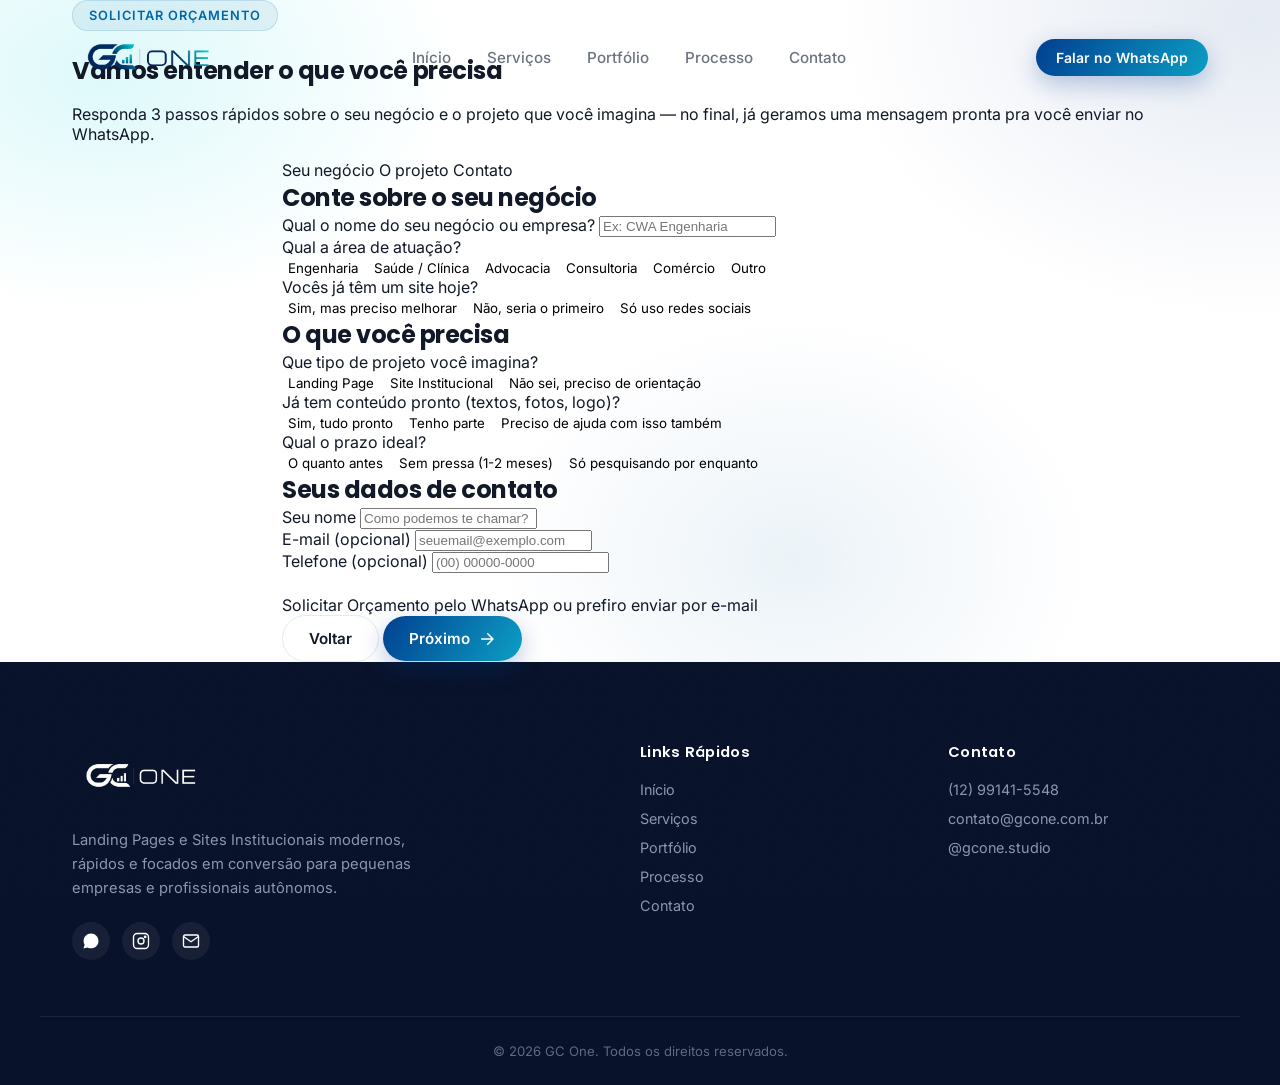
==== orcamento.html @ 1829549f "Create tender page" ====
<!DOCTYPE html>
<html lang="pt-BR">
<head>
<meta charset="UTF-8">
<meta name="viewport" content="width=device-width, initial-scale=1.0, viewport-fit=cover">
<title>Solicitar Orçamento — GC One</title>
<meta name="description" content="Conte sobre o seu negócio e o projeto que você precisa. Em menos de 1 minuto, geramos uma mensagem pronta para você solicitar seu orçamento pelo WhatsApp.">
<link rel="canonical" href="https://gcone-studio.vercel.app/orcamento.html">
<link rel="preconnect" href="https://fonts.googleapis.com">
<link rel="preconnect" href="https://fonts.gstatic.com" crossorigin>
<link href="https://fonts.googleapis.com/css2?family=Poppins:wght@600;700;800&family=Inter:wght@400;500;600&display=swap" rel="stylesheet">
<link rel="icon" type="image/x-icon" href="favicon.ico">
<link rel="icon" type="image/png" sizes="32x32" href="assets/favicon-32.png">
<link rel="icon" type="image/png" sizes="16x16" href="assets/favicon-16.png">
<link rel="apple-touch-icon" sizes="180x180" href="apple-touch-icon.png">
<link rel="icon" type="image/png" sizes="192x192" href="assets/icon-192.png">
<meta name="theme-color" content="#003B8E">
<link rel="stylesheet" href="styles.css">
<link rel="stylesheet" href="orcamento.css">
</head>
<body>

<!-- ============ PAGE LOADER ============ -->
<div class="page-loader" id="pageLoader" aria-hidden="true">
  <div class="page-loader-mark">
    <img src="assets/icon-watermark.png" alt="">
  </div>
</div>

<!-- Grain / noise overlay for premium texture -->
<div class="noise-overlay" aria-hidden="true"></div>

<!-- ============ CUSTOM CURSOR (desktop / fine-pointer only) ============ -->
<div class="custom-cursor-dot" id="cursorDot" aria-hidden="true"></div>
<div class="custom-cursor-ring" id="cursorRing" aria-hidden="true"></div>

<!-- ============ TOP SCROLL PROGRESS BAR ============ -->
<div class="scroll-progress" aria-hidden="true"><span id="scrollProgressFill"></span></div>

<!-- ============ HEADER ============ -->
<header class="site-header" id="siteHeader">
  <div class="container header-inner">
    <a href="index.html" class="logo" aria-label="GC One — Início">
      <img src="images/logo-transparent.png" alt="GC One" class="logo-img">
    </a>

    <nav class="main-nav" id="mainNav">
      <a href="index.html#inicio" class="nav-link">Início</a>
      <a href="index.html#servicos" class="nav-link">Serviços</a>
      <a href="index.html#portfolio" class="nav-link">Portfólio</a>
      <a href="index.html#processo" class="nav-link">Processo</a>
      <a href="index.html#contato" class="nav-link">Contato</a>
    </nav>

    <div class="header-actions">
      <a href="https://wa.me/5512991415548" target="_blank" rel="noopener" class="btn btn-primary btn-sm">
        <span>Falar no WhatsApp</span>
      </a>
      <button class="menu-toggle" id="menuToggle" aria-label="Abrir menu" aria-expanded="false">
        <span></span><span></span><span></span>
      </button>
    </div>
  </div>

  <div class="mobile-nav" id="mobileNav">
    <a href="index.html#inicio" class="nav-link">Início</a>
    <a href="index.html#servicos" class="nav-link">Serviços</a>
    <a href="index.html#portfolio" class="nav-link">Portfólio</a>
    <a href="index.html#processo" class="nav-link">Processo</a>
    <a href="index.html#contato" class="nav-link">Contato</a>
    <a href="https://wa.me/5512991415548" target="_blank" rel="noopener" class="btn btn-primary">Falar no WhatsApp</a>
  </div>
</header>

<main>
  <!-- ============ QUOTE HERO ============ -->
  <section class="quote-hero">
    <div class="hero-mesh" aria-hidden="true"></div>
    <div class="container">
      <span class="eyebrow" data-reveal="fade-up">Solicitar Orçamento</span>
      <h1 data-reveal="fade-up" data-delay="80">Vamos entender o que você precisa</h1>
      <p data-reveal="fade-up" data-delay="140">Responda 3 passos rápidos sobre o seu negócio e o projeto que você imagina — no final, já geramos uma mensagem pronta pra você enviar no WhatsApp.</p>
    </div>
  </section>

  <!-- ============ QUOTE FORM ============ -->
  <section class="quote-form-section">
    <div class="container container-narrow">

      <div class="quote-progress" data-reveal="fade-up">
        <div class="quote-progress-track"><span class="quote-progress-fill" id="quoteProgressFill"></span></div>
        <div class="quote-progress-labels">
          <span class="quote-step-label is-active" data-step-label="1">Seu negócio</span>
          <span class="quote-step-label" data-step-label="2">O projeto</span>
          <span class="quote-step-label" data-step-label="3">Contato</span>
        </div>
      </div>

      <form class="quote-form" id="quoteForm" data-reveal="fade-up">

        <!-- STEP 1 — Sobre o negócio -->
        <div class="quote-step is-active" data-step="1">
          <h2>Conte sobre o seu negócio</h2>

          <div class="quote-field">
            <label for="qEmpresa">Qual o nome do seu negócio ou empresa?</label>
            <input type="text" id="qEmpresa" name="empresa" placeholder="Ex: CWA Engenharia">
          </div>

          <div class="quote-field">
            <label>Qual a área de atuação?</label>
            <div class="quote-pills" data-field="segmento">
              <button type="button" class="quote-pill">Engenharia</button>
              <button type="button" class="quote-pill">Saúde / Clínica</button>
              <button type="button" class="quote-pill">Advocacia</button>
              <button type="button" class="quote-pill">Consultoria</button>
              <button type="button" class="quote-pill">Comércio</button>
              <button type="button" class="quote-pill">Outro</button>
            </div>
          </div>

          <div class="quote-field">
            <label>Vocês já têm um site hoje?</label>
            <div class="quote-pills quote-pills--stack" data-field="siteAtual">
              <button type="button" class="quote-pill">Sim, mas preciso melhorar</button>
              <button type="button" class="quote-pill">Não, seria o primeiro</button>
              <button type="button" class="quote-pill">Só uso redes sociais</button>
            </div>
          </div>
        </div>

        <!-- STEP 2 — O projeto -->
        <div class="quote-step" data-step="2">
          <h2>O que você precisa</h2>

          <div class="quote-field">
            <label>Que tipo de projeto você imagina?</label>
            <div class="quote-pills quote-pills--stack" data-field="tipoProjeto">
              <button type="button" class="quote-pill">Landing Page</button>
              <button type="button" class="quote-pill">Site Institucional</button>
              <button type="button" class="quote-pill">Não sei, preciso de orientação</button>
            </div>
          </div>

          <div class="quote-field">
            <label>Já tem conteúdo pronto (textos, fotos, logo)?</label>
            <div class="quote-pills quote-pills--stack" data-field="conteudo">
              <button type="button" class="quote-pill">Sim, tudo pronto</button>
              <button type="button" class="quote-pill">Tenho parte</button>
              <button type="button" class="quote-pill">Preciso de ajuda com isso também</button>
            </div>
          </div>

          <div class="quote-field">
            <label>Qual o prazo ideal?</label>
            <div class="quote-pills quote-pills--stack" data-field="prazo">
              <button type="button" class="quote-pill">O quanto antes</button>
              <button type="button" class="quote-pill">Sem pressa (1-2 meses)</button>
              <button type="button" class="quote-pill">Só pesquisando por enquanto</button>
            </div>
          </div>
        </div>

        <!-- STEP 3 — Contato -->
        <div class="quote-step" data-step="3">
          <h2>Seus dados de contato</h2>

          <div class="quote-field">
            <label for="qNome">Seu nome</label>
            <input type="text" id="qNome" name="nome" placeholder="Como podemos te chamar?">
          </div>
          <div class="quote-field-row">
            <div class="quote-field">
              <label for="qEmail">E-mail <span>(opcional)</span></label>
              <input type="email" id="qEmail" name="email" placeholder="seuemail@exemplo.com">
            </div>
            <div class="quote-field">
              <label for="qTelefone">Telefone <span>(opcional)</span></label>
              <input type="tel" id="qTelefone" name="telefone" placeholder="(00) 00000-0000">
            </div>
          </div>

          <div class="quote-summary" id="quoteSummary" aria-live="polite"></div>

          <a href="https://wa.me/5512991415548" target="_blank" rel="noopener" class="quote-whatsapp-btn" id="quoteWhatsappBtn">
            <svg width="22" height="22" viewBox="0 0 24 24" fill="#fff"><path d="M12.04 2C6.58 2 2.13 6.45 2.13 11.91c0 1.75.46 3.45 1.32 4.95L2.05 22l5.25-1.38a9.9 9.9 0 0 0 4.74 1.21h.01c5.46 0 9.9-4.45 9.9-9.91C22 6.45 17.5 2 12.04 2zm5.8 14.05c-.24.68-1.4 1.3-1.93 1.38-.5.08-1.12.11-1.8-.11-.42-.13-.96-.31-1.65-.6-2.9-1.25-4.8-4.17-4.94-4.36-.14-.19-1.18-1.57-1.18-3 0-1.42.75-2.12 1.02-2.41.27-.29.58-.36.77-.36.2 0 .39 0 .56.01.18.01.42-.07.65.5.24.58.82 2 .89 2.15.07.15.12.32.02.51-.1.19-.15.31-.3.48-.15.17-.31.37-.44.5-.15.15-.3.31-.13.6.17.29.76 1.25 1.63 2.02 1.12 1 2.06 1.31 2.35 1.46.29.15.46.13.63-.08.17-.2.72-.84.91-1.13.19-.29.38-.24.63-.15.26.1 1.65.78 1.93.92.29.15.48.22.55.34.07.13.07.72-.17 1.4z"/></svg>
            <span>Solicitar Orçamento pelo WhatsApp</span>
          </a>
          <a href="mailto:contato@gcone.com.br" id="quoteEmailBtn" class="quote-email-fallback">ou prefiro enviar por e-mail</a>
        </div>

        <div class="quote-nav">
          <button type="button" class="btn btn-ghost" id="quoteBackBtn">Voltar</button>
          <button type="button" class="btn btn-primary" id="quoteNextBtn">
            <span>Próximo</span>
            <svg width="18" height="18" viewBox="0 0 24 24" fill="none" stroke="currentColor" stroke-width="2" stroke-linecap="round" stroke-linejoin="round"><path d="M5 12h14M13 5l7 7-7 7"/></svg>
          </button>
        </div>
      </form>
    </div>
  </section>
</main>

<!-- ============ FOOTER ============ -->
<footer class="site-footer">
  <div class="container footer-inner">
    <div class="footer-brand">
      <a href="index.html" class="logo">
        <img src="images/logo-bw.png" alt="GC One" class="logo-img">
      </a>
      <p>Landing Pages e Sites Institucionais modernos, rápidos e focados em conversão para pequenas empresas e profissionais autônomos.</p>
      <div class="footer-social">
        <a href="https://wa.me/5512991415548" target="_blank" rel="noopener" aria-label="WhatsApp">
          <svg width="18" height="18" viewBox="0 0 24 24" fill="currentColor"><path d="M12.04 2C6.58 2 2.13 6.45 2.13 11.91c0 1.75.46 3.45 1.32 4.95L2.05 22l5.25-1.38a9.9 9.9 0 0 0 4.74 1.21h.01c5.46 0 9.9-4.45 9.9-9.91C22 6.45 17.5 2 12.04 2z"/></svg>
        </a>
        <a href="https://www.instagram.com/gcone.studio/" target="_blank" rel="noopener" aria-label="Instagram">
          <svg width="18" height="18" viewBox="0 0 24 24" fill="none" stroke="currentColor" stroke-width="1.8"><rect x="2" y="2" width="20" height="20" rx="5"/><circle cx="12" cy="12" r="4"/><circle cx="17.5" cy="6.5" r="1"/></svg>
        </a>
        <a href="mailto:contato@gcone.com.br" aria-label="Email">
          <svg width="18" height="18" viewBox="0 0 24 24" fill="none" stroke="currentColor" stroke-width="1.8"><rect x="2" y="4" width="20" height="16" rx="2"/><path d="m22 6-10 7L2 6"/></svg>
        </a>
      </div>
    </div>

    <div class="footer-col">
      <h4>Links Rápidos</h4>
      <a href="index.html#inicio">Início</a>
      <a href="index.html#servicos">Serviços</a>
      <a href="index.html#portfolio">Portfólio</a>
      <a href="index.html#processo">Processo</a>
      <a href="index.html#contato">Contato</a>
    </div>

    <div class="footer-col">
      <h4>Contato</h4>
      <a href="https://wa.me/5512991415548" target="_blank" rel="noopener">(12) 99141-5548</a>
      <a href="mailto:contato@gcone.com.br">contato@gcone.com.br</a>
      <a href="https://www.instagram.com/gcone.studio/" target="_blank" rel="noopener">@gcone.studio</a>
    </div>
  </div>

  <div class="footer-bottom">
    <div class="container">
      <p>© 2026 GC One. Todos os direitos reservados.</p>
    </div>
  </div>
</footer>

<script src="vendor/gsap.min.js"></script>
<script src="script.js"></script>
<script src="orcamento.js"></script>
</body>
</html>
---- styles.css ----
/* ============================================================
   GC One — Design Tokens
============================================================ */
:root{
  --blue-deep:#003B8E;
  --blue-petrol:#0067A8;
  --cyan:#12D3E0;
  --bg:#FFFFFF;
  --bg-soft:#F7F9FC;
  --text:#111827;
  --text-soft:#6B7280;

  --gradient-brand: linear-gradient(135deg, var(--blue-deep) 0%, var(--blue-petrol) 55%, var(--cyan) 100%);
  --gradient-brand-diag: linear-gradient(120deg, var(--blue-deep), var(--cyan));

  --font-display:'Poppins', sans-serif;
  --font-body:'Inter', sans-serif;

  --radius-sm: 10px;
  --radius-md: 16px;
  --radius-lg: 24px;
  --radius-full: 999px;

  --shadow-sm: 0 2px 8px rgba(17,24,39,0.06);
  --shadow-md: 0 8px 30px rgba(0,59,142,0.08);
  --shadow-lg: 0 20px 60px rgba(0,59,142,0.14);
  --shadow-glow: 0 0 0 1px rgba(18,211,224,0.15), 0 20px 50px rgba(0,59,142,0.18);

  --ease: cubic-bezier(.16,.8,.24,1);
  --container: 1200px;
}

*,*::before,*::after{ box-sizing:border-box; }
html{ overflow-x:hidden; width:100%; }
body{
  margin:0;
  font-family:var(--font-body);
  color:var(--text);
  background:var(--bg);
  -webkit-font-smoothing:antialiased;
  overflow-x:hidden;
  width:100%;
}
img,svg{ display:block; max-width:100%; }
a{ text-decoration:none; color:inherit; }
ul{ list-style:none; margin:0; padding:0; }
button{ font-family:inherit; cursor:pointer; background:none; border:none; }

h1,h2,h3,h4{
  font-family:var(--font-display);
  color:var(--text);
  margin:0;
  letter-spacing:-0.02em;
}

.container{
  max-width:var(--container);
  margin:0 auto;
  padding:0 32px;
}
.container-narrow{ max-width:780px; }

@media(max-width:640px){
  .container{ padding:0 20px; }
}

/* Reduced motion */
@media (prefers-reduced-motion: reduce){
  *{ animation-duration:0.001ms !important; animation-iteration-count:1 !important; transition-duration:0.001ms !important; scroll-behavior:auto !important; }
}

/* Keyboard focus visibility */
a:focus-visible, button:focus-visible{
  outline:2px solid var(--blue-petrol);
  outline-offset:3px;
  border-radius:4px;
}

/* subtle grain overlay for premium feel */
.noise-overlay{
  position:fixed; inset:0; pointer-events:none; z-index:9999;
  opacity:0.025; mix-blend-mode:overlay;
  background-image:url("data:image/svg+xml,%3Csvg xmlns='http://www.w3.org/2000/svg' width='120' height='120'%3E%3Cfilter id='n'%3E%3CfeTurbulence type='fractalNoise' baseFrequency='0.9' numOctaves='2' stitchTiles='stitch'/%3E%3C/filter%3E%3Crect width='100%25' height='100%25' filter='url(%23n)'/%3E%3C/svg%3E");
}

/* ============================================================
   Page loader — brief branded overlay while the page settles
============================================================ */
.page-loader{
  position:fixed; inset:0; z-index:99999;
  background:#fff;
  display:flex; align-items:center; justify-content:center;
  transition:opacity .5s var(--ease), visibility 0s linear .5s;
}
.page-loader-mark{
  width:64px; height:auto;
  animation:loaderPulse 1.1s ease-in-out infinite;
}
.page-loader-mark img{ width:100%; height:auto; display:block; }
@keyframes loaderPulse{
  0%, 100%{ transform:scale(1); opacity:0.75; }
  50%{ transform:scale(1.08); opacity:1; }
}
.page-loader.is-done{
  opacity:0; visibility:hidden; pointer-events:none;
}
@media(prefers-reduced-motion: reduce){
  .page-loader-mark{ animation:none; }
}

/* ============================================================
   Custom cursor — desktop / fine-pointer devices only.
   Mobile and touch devices keep the normal system cursor.
============================================================ */
@media (hover: hover) and (pointer: fine){
  a, button, .btn, .accordion-trigger, .scroll-rail-mark{ cursor:none; }

  .custom-cursor-dot{
    position:fixed; top:0; left:0; z-index:9998; pointer-events:none;
    width:7px; height:7px; margin:-3.5px 0 0 -3.5px;
    border-radius:50%; background:var(--blue-deep);
    opacity:0; transition:opacity .3s var(--ease);
  }
  .custom-cursor-ring{
    position:fixed; top:0; left:0; z-index:9998; pointer-events:none;
    width:34px; height:34px; margin:-17px 0 0 -17px;
    border-radius:50%; border:1.5px solid rgba(0,59,142,0.32);
    opacity:0; transition:opacity .3s var(--ease), width .25s var(--ease), height .25s var(--ease), margin .25s var(--ease), border-color .25s var(--ease), background .25s var(--ease);
  }
  .custom-cursor-dot.is-active, .custom-cursor-ring.is-active{ opacity:1; }
  .custom-cursor-ring.is-hover{
    width:56px; height:56px; margin:-28px 0 0 -28px;
    background:rgba(18,211,224,0.10); border-color:var(--cyan);
  }
}
@media not all and (hover:hover){
  .custom-cursor-dot, .custom-cursor-ring{ display:none; }
}

/* ============================================================
   Top scroll progress bar — replaces the old vertical rail
============================================================ */
.scroll-progress{
  position:fixed; top:0; left:0; right:0; z-index:1100;
  height:3px; background:transparent;
  pointer-events:none;
}
.scroll-progress span{
  display:block; height:100%; width:0%;
  background:var(--gradient-brand-diag);
  transition:width .08s linear;
}

/* ============================================================
   Buttons
============================================================ */
.btn{
  display:inline-flex; align-items:center; justify-content:center; gap:8px;
  font-family:var(--font-body); font-weight:600; font-size:0.95rem;
  padding:13px 26px; border-radius:var(--radius-full);
  transition:transform .35s var(--ease), box-shadow .35s var(--ease), background .35s var(--ease), border-color .35s var(--ease);
  white-space:nowrap;
}
.btn-sm{ padding:10px 20px; font-size:0.875rem; }
.btn-lg{ padding:16px 32px; font-size:1rem; }

.btn-primary{
  background:var(--gradient-brand-diag);
  background-size:160% 160%;
  background-position:0% 50%;
  color:#fff;
  box-shadow:0 8px 24px rgba(0,59,142,0.28);
}
.btn-primary:hover{
  background-position:100% 50%;
  transform:translateY(-2px);
  box-shadow:0 12px 32px rgba(18,211,224,0.35);
}
.icon-inline{ transition:transform .3s var(--ease); }
.btn-primary:hover .icon-inline{ transform:translateX(3px); }

.btn-ghost{
  background:transparent;
  color:var(--text);
  border:1.5px solid #E5E9F0;
}
.btn-ghost:hover{
  border-color:var(--blue-petrol);
  color:var(--blue-deep);
  transform:translateY(-2px);
}

.btn-white{
  background:#fff;
  color:var(--blue-deep);
  box-shadow:0 8px 24px rgba(0,0,0,0.15);
}
.btn-white:hover{ transform:translateY(-2px); box-shadow:0 14px 34px rgba(0,0,0,0.22); }

/* ============================================================
   Header
============================================================ */
.site-header{
  position:fixed; top:0; left:0; right:0; z-index:1000;
  padding:calc(20px + env(safe-area-inset-top)) 0 20px;
  transition:padding .4s var(--ease), background .4s var(--ease), box-shadow .4s var(--ease), backdrop-filter .4s var(--ease);
}
.site-header.scrolled{
  padding:calc(12px + env(safe-area-inset-top)) 0 12px;
  background:rgba(255,255,255,0.72);
  backdrop-filter:blur(16px) saturate(160%);
  -webkit-backdrop-filter:blur(16px) saturate(160%);
  box-shadow:0 1px 0 rgba(17,24,39,0.06), 0 12px 30px rgba(17,24,39,0.05);
}
.header-inner{
  display:flex; align-items:center; justify-content:space-between; gap:24px;
}
.logo{ display:flex; align-items:center; gap:10px; flex-shrink:0; }
.logo-text{
  font-family:var(--font-display); font-weight:700; font-size:1.25rem; color:var(--text);
}
.logo-accent{ color:var(--blue-petrol); }
.logo-img{ width:150px; height:auto; display:block; }
.footer-brand .logo-img{ width:135px; }

.main-nav{ display:flex; align-items:center; gap:36px; margin:0 auto; }
.nav-link{
  font-size:0.95rem; font-weight:500; color:var(--text-soft);
  position:relative; padding:6px 0;
  transition:color .25s var(--ease);
}
.nav-link::after{
  content:''; position:absolute; left:0; bottom:-2px; width:0; height:2px;
  background:var(--gradient-brand-diag); border-radius:2px;
  transition:width .3s var(--ease);
}
.nav-link:hover, .nav-link.active{ color:var(--text); }
.nav-link:hover::after, .nav-link.active::after{ width:100%; }

.header-actions{ display:flex; align-items:center; gap:14px; }

.menu-toggle{
  display:none; flex-direction:column; justify-content:center; align-items:center; gap:5px;
  width:44px; height:44px; margin:-3px -6px -3px 0;
}
.menu-toggle span{
  display:block; width:22px; height:2px; background:var(--text); margin:0 auto;
  transition:transform .3s var(--ease), opacity .3s var(--ease);
}
.menu-toggle.open span:nth-child(1){ transform:translateY(7px) rotate(45deg); }
.menu-toggle.open span:nth-child(2){ opacity:0; }
.menu-toggle.open span:nth-child(3){ transform:translateY(-7px) rotate(-45deg); }

.mobile-nav{
  display:flex; flex-direction:column; gap:4px;
  max-height:0; overflow:hidden; opacity:0;
  transition:max-height .4s var(--ease), opacity .3s var(--ease);
  background:rgba(255,255,255,0.98); backdrop-filter:blur(20px);
}
.mobile-nav.open{ max-height:480px; opacity:1; padding:12px 24px calc(24px + env(safe-area-inset-bottom)); border-top:1px solid #EEF1F6; }
.mobile-nav .nav-link{ padding:12px 0; border-bottom:1px solid #F1F3F8; }
.mobile-nav .btn{ margin-top:14px; }

@media(max-width:900px){
  .main-nav{ display:none; }
  .header-actions .btn-primary{ display:none; }
  .menu-toggle{ display:flex; }
}

/* ============================================================
   Hero
============================================================ */
.hero{
  position:relative;
  padding:180px 0 120px;
  overflow:hidden;
}
.hero-mesh{
  position:absolute; inset:-10%;
  background:
    radial-gradient(600px 400px at 15% 15%, rgba(18,211,224,0.14), transparent 60%),
    radial-gradient(700px 500px at 90% 10%, rgba(0,59,142,0.10), transparent 60%),
    radial-gradient(500px 400px at 60% 60%, rgba(0,103,168,0.08), transparent 60%);
  z-index:-2;
}
.hero-grid{
  position:absolute; inset:0; z-index:-1;
  background-image:
    linear-gradient(rgba(17,24,39,0.035) 1px, transparent 1px),
    linear-gradient(90deg, rgba(17,24,39,0.035) 1px, transparent 1px);
  background-size:64px 64px;
  mask-image:radial-gradient(ellipse 70% 60% at 50% 20%, black, transparent);
  -webkit-mask-image:radial-gradient(ellipse 70% 60% at 50% 20%, black, transparent);
}
.hero-watermark{
  position:absolute; z-index:-1; pointer-events:none;
  top:-4%; right:-6%; width:46vw; max-width:620px; min-width:340px;
  opacity:0.05;
  mix-blend-mode:multiply;
  transform:rotate(-7deg);
}
.hero-watermark img{ width:100%; height:auto; display:block; }

.hero-inner{
  display:grid; grid-template-columns:0.85fr 1.15fr; gap:60px; align-items:center;
}

.eyebrow{
  display:inline-flex; align-items:center; gap:8px;
  font-family:var(--font-body); font-weight:600; font-size:0.8rem;
  letter-spacing:0.08em; text-transform:uppercase;
  color:var(--blue-petrol);
  background:rgba(0,103,168,0.08);
  border:1px solid rgba(0,103,168,0.15);
  padding:7px 16px; border-radius:var(--radius-full);
  margin-bottom:22px;
}

.hero-title{
  font-size:clamp(2.1rem, 3.6vw, 3rem);
  font-weight:700; line-height:1.16;
  margin-bottom:22px;
}
.text-gradient{
  background:var(--gradient-brand-diag);
  -webkit-background-clip:text; background-clip:text; color:transparent;
}
.hero-title-emphasis{
  display:block;
  font-size:clamp(3.1rem, 6.2vw, 5.2rem);
  font-weight:800; line-height:0.98;
  letter-spacing:-0.03em;
  margin-top:6px;
}
.word-reveal{ display:inline-block; overflow:hidden; vertical-align:top; padding-bottom:0.15em; margin-bottom:-0.15em; }
.word-reveal-inner{ display:inline-block; will-change:transform; }

.hero-subtitle{
  font-size:1.15rem; line-height:1.65; color:var(--text-soft);
  max-width:520px; margin-bottom:36px;
}

.hero-actions{ display:flex; gap:16px; flex-wrap:wrap; margin-bottom:44px; }

.hero-trust{ display:flex; align-items:center; gap:14px; flex-wrap:wrap; }
.hero-trust p{ margin:0; font-size:0.9rem; color:var(--text-soft); }
.hero-trust strong{ color:var(--text); }
.guarantee-seal{
  flex-shrink:0; width:44px; height:44px; border-radius:50%;
  display:flex; align-items:center; justify-content:center;
  background:linear-gradient(135deg, rgba(0,59,142,0.08), rgba(18,211,224,0.14));
  color:var(--blue-petrol);
  border:1px solid rgba(0,103,168,0.15);
}

/* Hero visual */
.hero-visual{ position:relative; }

.browser-mock{
  position:relative;
  background:#fff;
  border-radius:var(--radius-lg);
  box-shadow:var(--shadow-glow);
  border:1px solid #EEF1F6;
  overflow:hidden;
  transform:perspective(1400px) rotateY(-8deg) rotateX(3deg);
  animation:floatSlow 7s ease-in-out infinite;
}
@keyframes floatSlow{
  0%,100%{ transform:perspective(1400px) rotateY(-8deg) rotateX(3deg) translateY(0); }
  50%{ transform:perspective(1400px) rotateY(-8deg) rotateX(3deg) translateY(-14px); }
}
.browser-bar{
  display:flex; align-items:center; gap:8px;
  padding:12px 16px; background:var(--bg-soft); border-bottom:1px solid #EEF1F6;
}
.browser-bar .dot{ width:9px; height:9px; border-radius:50%; }
.dot-r{ background:#FF5F57; } .dot-y{ background:#FEBC2E; } .dot-g{ background:#28C840; }
.browser-url{
  margin-left:10px; font-size:0.75rem; color:var(--text-soft);
  background:#fff; padding:4px 14px; border-radius:var(--radius-full);
  border:1px solid #EEF1F6; flex:1; max-width:160px;
}
.browser-url.is-typing::after{
  content:''; display:inline-block; width:1px; height:11px;
  background:var(--blue-petrol); margin-left:2px; vertical-align:middle;
  animation:urlCursorBlink 0.85s step-end infinite;
}
@keyframes urlCursorBlink{ 0%, 100%{ opacity:1; } 50%{ opacity:0; } }
.browser-body{ padding:26px; background:linear-gradient(180deg,#fff, #FBFCFE); }
.mock-nav{ display:flex; justify-content:space-between; align-items:center; margin-bottom:24px; }
.mock-logo{ width:26px; height:26px; border-radius:7px; background:var(--gradient-brand-diag); }
.mock-pill{ width:70px; height:10px; border-radius:6px; background:#E9EDF4; }
.mock-hero{ margin-bottom:22px; }
.mock-line{ display:block; height:11px; border-radius:6px; background:#E9EDF4; margin-bottom:10px; }
.mock-line.w-70{ width:70%; height:16px; background:linear-gradient(90deg,#DCE6F5,#EAF7F9); }
.mock-line.w-50{ width:50%; }
.mock-line.w-60{ width:60%; }
.mock-line.w-40{ width:40%; }
.mock-btn{ display:block; width:110px; height:30px; border-radius:var(--radius-full); background:var(--gradient-brand-diag); margin-top:14px; }
.mock-cards{ display:flex; gap:12px; }
.mock-card{ flex:1; height:56px; border-radius:10px; background:#F1F4FA; border:1px solid #E9EDF4; }

/* ============================================================
   Laptop 3D — interactive draggable laptop (CSS3DRenderer)
============================================================ */
.laptop-stage-wrap{
  position:relative;
  width:100%;
  aspect-ratio:16/13.5;
  perspective:1400px;
}

.laptop-3d-stage{
  position:absolute; inset:0;
  opacity:0;
  transition:opacity .5s var(--ease);
}
.laptop-3d-stage.is-ready{ opacity:1; }
.laptop-3d-stage > div{ overflow:visible !important; } /* CSS3DRenderer root */

/* Fallback sits in the exact same spot; JS hides it once the 3D scene boots */
.laptop-fallback.browser-mock{
  position:absolute; inset:0; margin:auto;
  max-width:640px; max-height:420px;
  animation:none;
  transform:perspective(1400px) rotateY(-8deg) rotateX(3deg);
}

.laptop-drag-hint{
  position:absolute; left:50%; bottom:-6px; transform:translateX(-50%);
  display:flex; align-items:center; gap:7px;
  background:rgba(17,24,39,0.82); color:#fff;
  font-size:0.76rem; font-weight:600;
  padding:8px 16px; border-radius:var(--radius-full);
  white-space:nowrap; pointer-events:none;
  opacity:0; animation:hintFadeIn .6s var(--ease) 1.8s forwards;
  transition:opacity .5s var(--ease);
  z-index:5;
}
.laptop-drag-hint svg{ flex-shrink:0; opacity:0.85; }
.laptop-drag-hint.is-hidden{ opacity:0 !important; }
@keyframes hintFadeIn{ to{ opacity:1; } }

/* ---- Screen content (mounted inside the CSS3D scene) ---- */
.laptop-screen-content{
  position:relative;
  width:100%; height:100%;
  background:linear-gradient(155deg, #1B1D22, #0A0B0E);
  padding:15px 9px 9px;
  box-sizing:border-box;
  overflow:hidden;
  backface-visibility:hidden; -webkit-backface-visibility:hidden;
}
.laptop-display{
  position:relative;
  width:100%; height:100%;
  background:#fff;
  border-radius:2px;
  overflow:hidden;
  box-shadow:0 0 0 1px rgba(0,0,0,0.4);
}
.laptop-display .browser-body{ height:calc(100% - 41px); }
.laptop-screen-shot{ padding:0 !important; overflow:hidden; }
.laptop-screen-shot img{
  width:100%; height:100%;
  object-fit:cover; object-position:top center;
  display:block;
}
.laptop-webcam{
  position:absolute; top:6px; left:50%; transform:translateX(-50%);
  width:5px; height:5px; border-radius:50%;
  background:#050608;
  box-shadow:0 0 0 1px rgba(255,255,255,0.06), inset 0 0 1px rgba(80,140,220,0.6);
  z-index:3;
}
.laptop-screen-glass{
  position:absolute; inset:0; pointer-events:none; z-index:2;
  background:linear-gradient(115deg, rgba(255,255,255,0.08) 0%, rgba(255,255,255,0.015) 18%, transparent 32%, transparent 100%);
}

/* ---- Edge strips (real geometric thickness) ---- */
.laptop-edge{
  backface-visibility:hidden; -webkit-backface-visibility:hidden;
  box-sizing:border-box;
}

/* ---- Chassis panel faces ---- */
.laptop-panel{
  width:100%; height:100%;
  backface-visibility:hidden; -webkit-backface-visibility:hidden;
  box-sizing:border-box;
}
.laptop-panel--lid-back{
  background:linear-gradient(150deg, #F0F2F6 0%, #DCE1E9 45%, #C9D1DE 75%, #BAC3D1 100%);
  display:flex; align-items:center; justify-content:center;
}
.laptop-panel-mark{
  width:auto; height:56px;
  opacity:0.7;
  filter:drop-shadow(0 1px 0 rgba(255,255,255,0.7)) drop-shadow(0 -1px 1px rgba(0,0,0,0.14));
}
.laptop-panel--base-top{
  background:linear-gradient(175deg, #E4E8EE 0%, #D2D8E1 40%, #C7CEDA 100%);
  padding:14px 20px 18px;
  display:flex; align-items:center; justify-content:center;
}
.laptop-panel--base-bottom{
  background:linear-gradient(175deg, #C3CAD6 0%, #AEB6C6 55%, #9CA5B8 100%);
  position:relative;
}
.laptop-vents{
  position:absolute; left:50%; top:14%; transform:translateX(-50%);
  width:46%; height:3px; border-radius:2px;
  background:repeating-linear-gradient(90deg, #8992A5 0 4px, transparent 4px 8px);
  opacity:0.5;
}
.laptop-foot{
  position:absolute; width:34px; height:8px; border-radius:4px;
  background:#6B7386; opacity:0.55;
}
.laptop-foot--l{ left:10%; bottom:8%; }
.laptop-foot--r{ right:10%; bottom:8%; }

/* ---- Keyboard deck ---- */
.laptop-keyboard{ width:100%; height:100%; display:flex; flex-direction:column; gap:9px; }
.laptop-keys{
  flex:1;
  display:grid; grid-template-columns:repeat(14, 1fr); grid-template-rows:repeat(4, 1fr);
  gap:3px;
  padding:6px;
  border-radius:8px;
  background:rgba(0,0,0,0.05);
}
.laptop-key{
  background:linear-gradient(175deg, #F4F6F9, #D7DCE5);
  border-radius:2.5px;
  box-shadow:0 1px 0 rgba(255,255,255,0.7) inset, 0 -1px 0 rgba(0,0,0,0.08) inset;
}
.laptop-trackpad{
  height:38%; width:30%; margin:0 auto;
  border-radius:7px;
  background:linear-gradient(175deg, rgba(255,255,255,0.55), rgba(255,255,255,0.25));
  border:1px solid rgba(255,255,255,0.6);
  box-shadow:0 1px 3px rgba(0,0,0,0.06) inset;
}

/* ---- Hinge bar + contact shadow ---- */
.laptop-hinge{
  background:linear-gradient(180deg, #3A3F4B, #1B1E24);
  border-radius:5px;
  backface-visibility:hidden; -webkit-backface-visibility:hidden;
}
.laptop-contact-shadow{
  background:radial-gradient(ellipse at center, rgba(10,20,40,0.28) 0%, rgba(10,20,40,0.12) 45%, transparent 72%);
  backface-visibility:hidden; -webkit-backface-visibility:hidden;
}

@media(max-width:1000px){
  .laptop-stage-wrap{ aspect-ratio:16/14; }
}
@media(max-width:600px){
  .laptop-stage-wrap{ aspect-ratio:16/21; }
}
@media(prefers-reduced-motion: reduce){
  .laptop-drag-hint{ animation:none; opacity:1; }
}

.float-card{
  position:absolute;
  display:flex; align-items:center; gap:10px;
  background:rgba(255,255,255,0.75);
  backdrop-filter:blur(14px); -webkit-backdrop-filter:blur(14px);
  border:1px solid rgba(255,255,255,0.6);
  box-shadow:var(--shadow-lg);
  border-radius:var(--radius-md);
  padding:12px 16px;
  animation:floatCard 5s ease-in-out infinite;
}
.float-value{ display:block; font-family:var(--font-display); font-weight:700; font-size:1.05rem; color:var(--text); }
.float-label{ display:block; font-size:0.72rem; color:var(--text-soft); }

.float-card-1{ top:-7%; left:-9%; animation-delay:0s; }
.float-card-4{ top:4%; right:-8%; animation-delay:1.8s; }
.float-card-2{ bottom:10%; left:-13%; animation-delay:1.2s; }
.float-card-3{ top:46%; right:-12%; animation-delay:0.6s; }
@keyframes floatCard{
  0%,100%{ transform:translateY(0); }
  50%{ transform:translateY(-10px); }
}

.float-chart{
  position:absolute; bottom:-6%; right:2%;
  background:rgba(255,255,255,0.8);
  backdrop-filter:blur(14px);
  border-radius:var(--radius-md);
  border:1px solid rgba(255,255,255,0.6);
  box-shadow:var(--shadow-lg);
  padding:8px;
}
#chartPath{
  stroke-dasharray:220;
  stroke-dashoffset:220;
  animation:drawChart 2.2s var(--ease) 0.6s forwards;
}
@keyframes drawChart{ to{ stroke-dashoffset:0; } }

.scroll-cue{
  position:absolute; bottom:28px; left:50%; transform:translateX(-50%);
  width:26px; height:42px; border:2px solid #D8DEE9; border-radius:var(--radius-full);
}
.scroll-cue span{
  display:block; width:4px; height:8px; border-radius:2px; background:var(--blue-petrol);
  margin:8px auto; animation:scrollCue 1.8s ease-in-out infinite;
}
@keyframes scrollCue{
  0%{ transform:translateY(0); opacity:1; }
  70%{ transform:translateY(12px); opacity:0; }
  100%{ opacity:0; }
}

@media(max-width:1000px){
  .hero-inner{ grid-template-columns:1fr; }
  .hero-visual{ margin-top:60px; max-width:460px; }
  .browser-mock{ transform:none; animation:none; }
  .float-card, .float-chart{ display:none; }
  .hero{ padding:150px 0 80px; }
  .hero-watermark{ width:70vw; top:-2%; right:-14%; opacity:0.045; }
}

/* ============================================================
   Trust strip — honest authority indicators below the Hero
============================================================ */
.trust-strip{
  border-top:1px solid #EEF1F6; border-bottom:1px solid #EEF1F6;
  background:#fff;
}
.trust-strip-inner{
  display:flex; flex-wrap:wrap; align-items:center; justify-content:center;
  gap:12px 44px; padding:26px 32px;
}
.trust-item{
  display:flex; align-items:center; gap:10px;
  font-size:0.9rem; font-weight:600; color:var(--text-soft);
  white-space:nowrap;
}
.trust-item svg{ color:var(--blue-petrol); flex-shrink:0; }

@media(max-width:640px){
  .trust-strip-inner{ gap:16px 28px; padding:22px 20px; justify-content:flex-start; }
  .trust-item{ font-size:0.82rem; }
}

/* ============================================================
   Sections generic
============================================================ */
.section{ padding:120px 0; position:relative; overflow:hidden; }
@media(max-width:768px){ .section{ padding:80px 0; } }

.section-mesh{
  position:absolute; z-index:0; pointer-events:none;
  width:640px; height:640px; border-radius:50%;
  filter:blur(10px);
}
.section-mesh--tr{
  top:-18%; right:-14%;
  background:radial-gradient(circle, rgba(18,211,224,0.10), transparent 70%);
}
.section-mesh--bl{
  bottom:-18%; left:-14%;
  background:radial-gradient(circle, rgba(0,59,142,0.07), transparent 70%);
}
.section > .container{ position:relative; z-index:1; }

.section-head{ max-width:640px; margin:0 auto 64px; text-align:center; }
.section-arrived .eyebrow{ animation:arrivalPulse .9s var(--ease); }
@keyframes arrivalPulse{
  0%{ box-shadow:0 0 0 0 rgba(18,211,224,0.45); }
  60%{ box-shadow:0 0 0 10px rgba(18,211,224,0); }
  100%{ box-shadow:0 0 0 0 rgba(18,211,224,0); }
}
@media(prefers-reduced-motion: reduce){
  .section-arrived .eyebrow{ animation:none; }
}
.section-head h2{ font-size:clamp(1.9rem, 3vw, 2.6rem); font-weight:700; }
.section-head .eyebrow{ margin-bottom:16px; }

/* ============================================================
   Benefits
============================================================ */
.benefits{ background:var(--bg-soft); }
.benefits-grid{
  display:grid; grid-template-columns:repeat(4, 1fr); gap:24px;
}
.benefit-card--anchor{ grid-column:span 2; }

@media(max-width:900px){
  .benefits-grid{ grid-template-columns:repeat(2,1fr); }
  .benefit-card--anchor{ grid-column:span 2; }
}
@media(max-width:560px){
  .benefits-grid{ grid-template-columns:1fr; }
  .benefit-card--anchor{ grid-column:span 1; }
}

.benefit-card{
  background:#fff; border:1px solid #EEF1F6; border-radius:var(--radius-lg);
  padding:34px 28px; transition:transform .4s var(--ease), box-shadow .4s var(--ease), border-color .4s var(--ease);
}
.benefit-card--anchor{
  padding:38px 34px;
  background:linear-gradient(160deg, rgba(0,59,142,0.035), rgba(18,211,224,0.05));
  border-color:rgba(0,103,168,0.16);
}
.benefit-card--anchor .benefit-icon{ width:58px; height:58px; }
.benefit-card--anchor h3{ font-size:1.3rem; }
.benefit-card--anchor p{ font-size:1rem; max-width:34ch; }
.benefit-card:hover{
  box-shadow:var(--shadow-md);
  border-color:rgba(0,103,168,0.2);
}
.benefit-icon{
  width:50px; height:50px; border-radius:14px;
  display:flex; align-items:center; justify-content:center;
  color:var(--blue-petrol);
  background:linear-gradient(135deg, rgba(0,59,142,0.08), rgba(18,211,224,0.12));
  margin-bottom:20px;
}
.benefit-card h3{ font-size:1.1rem; font-weight:600; margin-bottom:8px; }
.benefit-card p{ color:var(--text-soft); font-size:0.95rem; line-height:1.6; margin:0; }

/* ============================================================
   Services
============================================================ */
.services-grid{ display:grid; grid-template-columns:repeat(3,1fr); gap:28px; }
@media(max-width:900px){ .services-grid{ grid-template-columns:1fr; } }

.service-card{
  position:relative; background:#fff;
  border:1px solid #EEF1F6; border-radius:var(--radius-lg);
  padding:40px 30px; overflow:hidden;
  transition:transform .4s var(--ease), box-shadow .4s var(--ease), border-color .4s var(--ease);
}
.service-card:hover{
  box-shadow:var(--shadow-lg), 0 0 0 1px rgba(18,211,224,0.35);
  border-color:rgba(0,103,168,0.3);
}
.service-card-featured{
  background:var(--gradient-brand);
  color:#fff; border:none;
}
.service-card-featured:hover{
  box-shadow:var(--shadow-lg), 0 0 0 1px rgba(255,255,255,0.4);
}
.service-card.service-card-featured h3,
.service-card.service-card-featured p,
.service-card.service-card-featured .service-link{ color:#fff; }
.service-card-featured .service-icon{ background:rgba(255,255,255,0.18); color:#fff; }

.service-glow{
  position:absolute; top:-40%; right:-30%; width:220px; height:220px; border-radius:50%;
  background:radial-gradient(circle, rgba(18,211,224,0.16), transparent 70%);
  pointer-events:none;
}
.service-card-featured .service-glow{ background:radial-gradient(circle, rgba(255,255,255,0.22), transparent 70%); }

.badge{
  position:absolute; top:22px; right:22px;
  font-size:0.7rem; font-weight:600; letter-spacing:0.04em;
  background:rgba(255,255,255,0.2); color:#fff;
  padding:5px 12px; border-radius:var(--radius-full);
}

.service-icon{
  width:56px; height:56px; border-radius:16px;
  display:flex; align-items:center; justify-content:center;
  color:var(--blue-deep);
  background:linear-gradient(135deg, rgba(0,59,142,0.08), rgba(18,211,224,0.12));
  margin-bottom:24px;
  transition:transform .45s var(--ease);
}
.service-card:hover .service-icon{ transform:scale(1.08) rotate(-4deg); }
.service-card h3{ font-size:1.25rem; font-weight:600; margin-bottom:10px; }
.service-card p{ color:var(--text-soft); margin:0 0 20px; line-height:1.6; }
.service-link{
  display:inline-flex; align-items:center; gap:6px; font-weight:600; font-size:0.9rem; color:var(--blue-petrol);
}
.service-link svg{ transition:transform .3s var(--ease); }
.service-card:hover .service-link svg{ transform:translateX(4px); }

/* ============================================================
   Portfolio — Case Study
============================================================ */
.portfolio{ background:var(--bg-soft); }
.section-subtext{ color:var(--text-soft); font-size:1rem; line-height:1.6; margin:14px auto 0; max-width:520px; }

.case-study{
  background:#fff; border-radius:var(--radius-lg); overflow:hidden;
  border:1px solid #EEF1F6; box-shadow:var(--shadow-md);
  padding:0 0 44px;
}
.case-study-media{
  position:relative; overflow:hidden;
  aspect-ratio:16/8;
  background:linear-gradient(135deg,#003B8E,#0067A8);
}
.case-study-media img{
  width:100%; height:100%; object-fit:cover; object-position:top center;
  transition:transform .6s var(--ease);
}
.case-study:hover .case-study-media img{ transform:scale(1.02); }

.case-study-header{ padding:40px 44px 8px; }
.case-study-header .portfolio-cat{
  display:inline-block; font-size:0.72rem; font-weight:600; letter-spacing:0.05em; text-transform:uppercase;
  color:var(--blue-petrol); margin-bottom:10px;
}
.case-study-header h3{ font-size:1.5rem; font-weight:700; margin-bottom:14px; line-height:1.3; }
.case-study-header p{ color:var(--text-soft); font-size:0.98rem; line-height:1.65; margin:0; max-width:70ch; }

.case-study-grid{
  display:grid; grid-template-columns:repeat(4,1fr); gap:1px;
  background:#EEF1F6; margin:32px 44px 8px;
  border:1px solid #EEF1F6; border-radius:var(--radius-md); overflow:hidden;
}
.case-study-block{ background:#fff; padding:24px 22px; }
.case-study-label{
  display:block; font-family:var(--font-display); font-weight:700; font-size:0.85rem;
  background:var(--gradient-brand-diag); -webkit-background-clip:text; background-clip:text; color:transparent;
  margin-bottom:10px;
}
.case-study-block p{ font-size:0.85rem; color:var(--text-soft); line-height:1.55; margin:0; }

.case-study-cta{ margin:8px 44px 0; }

@media(max-width:860px){
  .case-study-media{ aspect-ratio:4/3; }
  .case-study-header{ padding:30px 26px 4px; }
  .case-study-grid{ grid-template-columns:repeat(2,1fr); margin:24px 26px 4px; }
  .case-study-cta{ margin:8px 26px 0; }
}
@media(max-width:520px){
  .case-study-grid{ grid-template-columns:1fr; }
}

/* ============================================================
   Process / Timeline
============================================================ */
.timeline{
  position:relative;
  display:grid; grid-template-columns:repeat(4,1fr); gap:32px;
}
.timeline-track{
  position:absolute; top:27px; left:0; right:0; height:2px; background:#E5E9F0; z-index:0;
}
.timeline-progress{
  position:absolute; left:0; top:0; height:100%;
  width:var(--fill, 0%);
  background:var(--gradient-brand-diag);
  box-shadow:0 0 12px rgba(18,211,224,0.5);
}
.timeline-step{ position:relative; z-index:1; }
.timeline-num{
  position:relative;
  display:flex; align-items:center; justify-content:center;
  width:56px; height:56px; border-radius:50%;
  background:#fff; border:2px solid #E5E9F0;
  color:var(--blue-deep);
  margin-bottom:22px;
  transition:border-color .4s var(--ease), color .4s var(--ease), box-shadow .4s var(--ease);
}
.timeline-num svg{ width:24px; height:24px; }
.timeline-num em{
  position:absolute; bottom:-8px; left:50%; transform:translateX(-50%);
  font-style:normal; font-family:var(--font-display); font-weight:700; font-size:0.7rem;
  color:#fff; background:var(--blue-deep);
  width:19px; height:19px; line-height:19px; text-align:center;
  border-radius:50%; box-sizing:border-box;
  border:2px solid #fff;
}
.timeline.in-view .timeline-num{
  border-color:var(--cyan);
  box-shadow:0 8px 20px rgba(0,59,142,0.18), 0 0 0 4px rgba(18,211,224,0.12);
}
.timeline-step h3{ font-size:1.1rem; font-weight:600; margin-bottom:6px; }
.timeline-step p{ color:var(--text-soft); font-size:0.9rem; margin:0; line-height:1.55; max-width:26ch; }

@media(max-width:768px){
  .timeline{ grid-template-columns:1fr; gap:36px; }
  .timeline-track{ top:0; bottom:0; left:27px; right:auto; width:2px; height:auto; }
  .timeline-progress{ width:2px; height:var(--fill, 0%); top:0; }
  .timeline-step h3{ margin-left:70px; margin-top:-40px; }
  .timeline-step p{ max-width:none; margin-left:70px; }
}

/* ============================================================
   Differentials
============================================================ */
.differentials{ background:var(--bg-soft); }
.diff-grid{ display:grid; grid-template-columns:repeat(3,1fr); gap:24px; }
@media(max-width:900px){ .diff-grid{ grid-template-columns:repeat(2,1fr); } }
@media(max-width:560px){ .diff-grid{ grid-template-columns:1fr; } }

.diff-card{
  background:#fff; border:1px solid #EEF1F6; border-radius:var(--radius-md);
  padding:26px; display:flex; flex-direction:column; gap:12px;
  transition:transform .4s var(--ease), box-shadow .4s var(--ease);
}
.diff-card:hover{ box-shadow:var(--shadow-sm); }
.diff-card svg{ color:var(--cyan); }
.diff-card h3{ font-size:1.02rem; font-weight:600; }
.diff-card p{ color:var(--text-soft); font-size:0.88rem; margin:0; line-height:1.55; }

/* ============================================================
   Compromisso (commitment cards)
============================================================ */
.testimonials-grid{ display:grid; grid-template-columns:repeat(3,1fr); gap:28px; }
@media(max-width:900px){ .testimonials-grid{ grid-template-columns:1fr; max-width:520px; margin:0 auto; } }

.testimonial-card{
  background:#fff; border:1px solid #EEF1F6; border-radius:var(--radius-lg);
  padding:32px; transition:transform .4s var(--ease), box-shadow .4s var(--ease);
}
.testimonial-card:hover{ box-shadow:var(--shadow-md); }
.commitment-icon{
  width:48px; height:48px; border-radius:14px;
  display:flex; align-items:center; justify-content:center;
  color:var(--blue-petrol);
  background:linear-gradient(135deg, rgba(0,59,142,0.08), rgba(18,211,224,0.12));
  margin-bottom:18px;
}
.testimonial-card h3{ font-size:1.05rem; font-weight:600; margin-bottom:8px; }
.testimonial-card p{ color:var(--text-soft); font-size:0.92rem; line-height:1.6; margin:0; }

/* ============================================================
   Founder / Sobre
============================================================ */
.founder-inner{
  display:grid; grid-template-columns:0.85fr 1.15fr; gap:64px; align-items:center;
}

.founder-visual{ display:flex; justify-content:center; }
.founder-frame{
  position:relative;
  width:280px; aspect-ratio:1;
}
.founder-ring{
  position:absolute; inset:-14px;
  width:calc(100% + 28px); height:calc(100% + 28px);
  max-width:none;
}
.founder-dots{
  position:absolute; top:-22px; right:-26px;
  width:64px; height:64px;
  background-image:radial-gradient(var(--cyan) 1.6px, transparent 1.6px);
  background-size:11px 11px;
  opacity:0.55;
  pointer-events:none;
}
.founder-photo-wrap{
  position:absolute; inset:14px;
  border-radius:50%; overflow:hidden;
  background:var(--bg-soft);
  box-shadow:var(--shadow-md);
}
.founder-photo{
  width:100%; height:100%; object-fit:cover; object-position:center top;
  display:block;
}

.founder-copy .founder-name{
  font-family:var(--font-display); font-weight:700; font-size:1.3rem;
  color:var(--text); margin:18px 0 2px;
}
.founder-copy .founder-role{
  font-size:0.92rem; font-weight:600; color:var(--blue-petrol);
  margin:0 0 18px;
}
.founder-copy .founder-bio{
  color:var(--text-soft); font-size:1rem; line-height:1.7; max-width:52ch; margin:0;
}

@media(max-width:860px){
  .founder-inner{ grid-template-columns:1fr; gap:36px; text-align:center; }
  .founder-copy .founder-bio{ margin:0 auto; }
}
@media(max-width:480px){
  .founder-frame{ width:220px; }
}

/* ============================================================
   FAQ / Accordion
============================================================ */
.faq{ background:var(--bg-soft); }
.accordion-item{
  background:#fff; border:1px solid #EEF1F6; border-radius:var(--radius-md);
  margin-bottom:14px; overflow:hidden;
}
.accordion-trigger{
  width:100%; display:flex; align-items:center; justify-content:space-between;
  padding:20px 24px; font-family:var(--font-body); font-weight:600; font-size:0.98rem; color:var(--text);
  text-align:left;
}
.chevron{ transition:transform .35s var(--ease); color:var(--text-soft); flex-shrink:0; }
.accordion-item.open .chevron{ transform:rotate(180deg); color:var(--blue-petrol); }
.accordion-panel{
  max-height:0; overflow:hidden; transition:max-height .4s var(--ease);
}
.accordion-panel p{ padding:0 24px 20px; margin:0; color:var(--text-soft); line-height:1.65; font-size:0.92rem; }

/* ============================================================
   CTA Final
============================================================ */
.cta-final{
  position:relative; padding:120px 0; overflow:hidden;
  background:var(--gradient-brand);
}
.cta-mesh{
  position:absolute; inset:0;
  background:
    radial-gradient(500px 400px at 10% 20%, rgba(255,255,255,0.12), transparent 60%),
    radial-gradient(600px 500px at 90% 80%, rgba(255,255,255,0.10), transparent 60%);
}
.cta-watermark{
  position:absolute; inset:-60%; z-index:0;
  background-image:url('assets/icon-watermark.png');
  background-repeat:repeat;
  background-size:230px auto;
  background-position:0 0;
  opacity:0.055;
  transform:rotate(-24deg);
  pointer-events:none;
}
@media(max-width:640px){
  .cta-watermark{ background-size:150px auto; }
}
.cta-inner{ position:relative; text-align:center; max-width:640px; }
.cta-inner h2{ color:#fff; font-size:clamp(1.9rem,3.4vw,2.6rem); font-weight:700; margin-bottom:18px; }
.cta-inner p{ color:rgba(255,255,255,0.85); font-size:1.05rem; line-height:1.6; margin:0 0 36px; }

/* ============================================================
   Footer
============================================================ */
.site-footer{ background:#08122A; color:#B9C2D6; padding-top:80px; }
.footer-inner{
  display:grid; grid-template-columns:2fr 1fr 1fr; gap:48px; padding-bottom:56px;
  border-bottom:1px solid rgba(255,255,255,0.08);
}
@media(max-width:768px){ .footer-inner{ grid-template-columns:1fr; gap:36px; } }

.footer-brand .logo-text{ color:#fff; }
.footer-brand p{ margin:18px 0 22px; font-size:0.92rem; line-height:1.65; max-width:340px; color:#8B96AD; }
.footer-social{ display:flex; gap:12px; }
.footer-social a{
  width:38px; height:38px; border-radius:50%; display:flex; align-items:center; justify-content:center;
  background:rgba(255,255,255,0.06); color:#fff;
  transition:background .3s var(--ease), transform .3s var(--ease);
}
.footer-social a:hover{ background:var(--gradient-brand-diag); transform:translateY(-3px); }

.footer-col h4{ color:#fff; font-size:0.92rem; font-weight:600; margin-bottom:18px; letter-spacing:0.02em; }
.footer-col a{ display:block; font-size:0.9rem; color:#8B96AD; margin-bottom:12px; transition:color .25s var(--ease); }
.footer-col a:hover{ color:var(--cyan); }

.footer-bottom{ padding:26px 0; }
.footer-bottom p{ margin:0; font-size:0.82rem; color:#5D6A85; text-align:center; }

/* ============================================================
   WhatsApp FAB
============================================================ */
.whatsapp-fab{
  position:fixed;
  bottom:calc(26px + env(safe-area-inset-bottom));
  right:calc(26px + env(safe-area-inset-right));
  z-index:900;
  width:58px; height:58px; border-radius:50%;
  background:#25D366; color:#fff;
  display:flex; align-items:center; justify-content:center;
  box-shadow:0 10px 30px rgba(37,211,102,0.4);
  transition:transform .3s var(--ease), box-shadow .3s var(--ease);
  animation:fabPulse 2.6s ease-in-out infinite;
}
.whatsapp-fab:hover{ transform:scale(1.08) translateY(-2px); box-shadow:0 14px 36px rgba(37,211,102,0.5); }
@keyframes fabPulse{
  0%,100%{ box-shadow:0 10px 30px rgba(37,211,102,0.4); }
  50%{ box-shadow:0 10px 30px rgba(37,211,102,0.4), 0 0 0 10px rgba(37,211,102,0.08); }
}

/* ============================================================
   Card spotlight — cursor-follow glow (benefit/service/diff/commitment cards)
============================================================ */
.benefit-card, .service-card, .diff-card, .testimonial-card{
  position:relative; overflow:hidden;
}
.benefit-card::before, .service-card::before, .diff-card::before, .testimonial-card::before{
  content:''; position:absolute; inset:0; z-index:0; pointer-events:none;
  background:radial-gradient(280px circle at var(--mx,50%) var(--my,50%), rgba(18,211,224,0.14), transparent 70%);
  opacity:0; transition:opacity .5s var(--ease);
}
.benefit-card:hover::before, .service-card:hover::before, .diff-card:hover::before, .testimonial-card:hover::before{
  opacity:1;
}
.service-card-featured::before{
  background:radial-gradient(280px circle at var(--mx,50%) var(--my,50%), rgba(255,255,255,0.18), transparent 70%);
}
.benefit-card > *, .diff-card > *, .testimonial-card > *{
  position:relative; z-index:1;
}
.service-card > *:not(.service-glow):not(.badge){
  position:relative; z-index:1;
}

/* ============================================================
   Scroll reveal
============================================================ */
[data-reveal]{
  opacity:0; transition:opacity .8s var(--ease), transform .8s var(--ease);
}
[data-reveal="fade-up"]{ transform:translateY(28px); }
[data-reveal="fade-in"]{ transform:none; }
[data-reveal].in-view{ opacity:1; transform:none; }

/* ============================================================
   Small-mobile refinements (≤480px)
============================================================ */
@media(max-width:480px){
  .container{ padding:0 18px; }

  .logo-img{ width:118px; }
  .footer-brand .logo-img{ width:112px; }

  .hero{ padding:132px 0 64px; }
  .hero-title{ font-size:2.05rem; line-height:1.16; }
  .hero-title-emphasis{ font-size:2.7rem; margin-top:2px; }
  .hero-subtitle{ font-size:1.02rem; margin-bottom:28px; }
  .hero-actions{ flex-direction:column; align-items:stretch; gap:12px; margin-bottom:32px; }
  .hero-actions .btn{ width:100%; }
  .hero-visual{ margin-top:44px; }

  .eyebrow{ font-size:0.72rem; padding:6px 13px; }

  .section{ padding:64px 0; }
  .section-head{ margin-bottom:44px; }
  .section-head h2{ font-size:1.6rem; }

  .benefit-card, .diff-card, .testimonial-card{ padding:26px 22px; }
  .service-card{ padding:32px 24px; }

  .case-study-header{ padding:28px 22px 4px; }
  .case-study-header h3{ font-size:1.2rem; }
  .case-study-grid{ margin:20px 22px 4px; }
  .case-study-cta{ margin:8px 22px 0; }

  .cta-inner h2{ font-size:1.7rem; }
  .cta-final{ padding:80px 0; }

  .footer-brand p{ max-width:none; }
  .site-footer{ padding-top:64px; }
}

@media(max-width:360px){
  .logo-img{ width:104px; }
  .hero-title{ font-size:1.85rem; }
  .hero-title-emphasis{ font-size:2.3rem; }
}
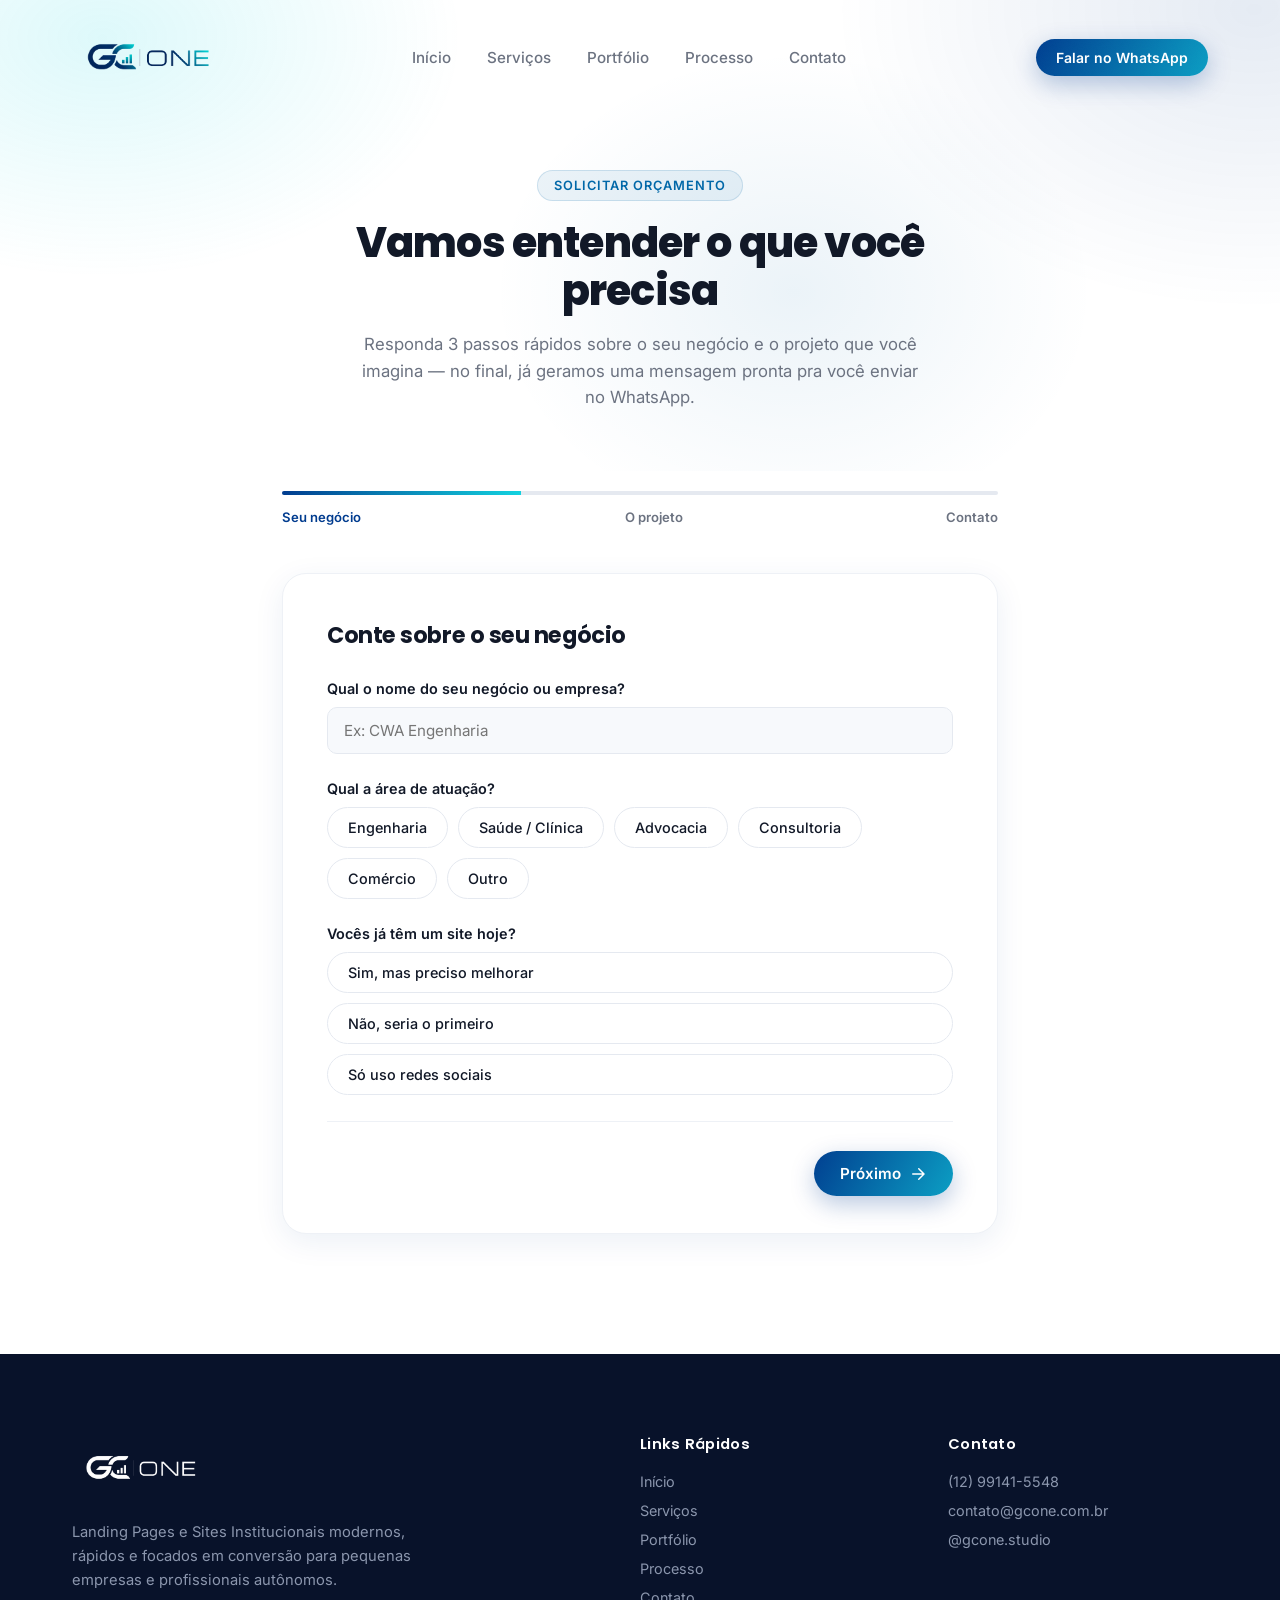
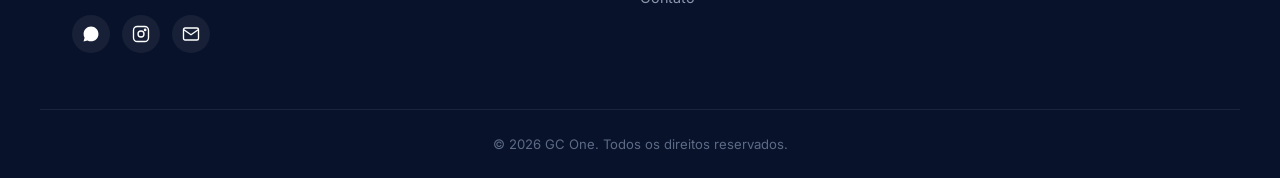
==== commit 1e5d2e6f: "Update" ====
--- a/orcamento.html
+++ b/orcamento.html
@@ -3,7 +3,7 @@
 <head>
 <meta charset="UTF-8">
 <meta name="viewport" content="width=device-width, initial-scale=1.0, viewport-fit=cover">
-<title>Solicitar Orçamento — GC One</title>
+<title>Solicitar Orçamento</title>
 <meta name="description" content="Conte sobre o seu negócio e o projeto que você precisa. Em menos de 1 minuto, geramos uma mensagem pronta para você solicitar seu orçamento pelo WhatsApp.">
 <link rel="canonical" href="https://gcone-studio.vercel.app/orcamento.html">
 <link rel="preconnect" href="https://fonts.googleapis.com">
@@ -115,8 +115,9 @@
               <button type="button" class="quote-pill">Advocacia</button>
               <button type="button" class="quote-pill">Consultoria</button>
               <button type="button" class="quote-pill">Comércio</button>
-              <button type="button" class="quote-pill">Outro</button>
-            </div>
+              <button type="button" class="quote-pill" data-other="true">Outro</button>
+            </div>
+            <input type="text" id="qSegmentoOutro" class="quote-other-input" placeholder="Qual é o seu nicho?" style="display:none;">
           </div>
 
           <div class="quote-field">
@@ -171,12 +172,12 @@
           </div>
           <div class="quote-field-row">
             <div class="quote-field">
-              <label for="qEmail">E-mail <span>(opcional)</span></label>
-              <input type="email" id="qEmail" name="email" placeholder="seuemail@exemplo.com">
+              <label for="qEmail">E-mail</label>
+              <input type="email" id="qEmail" name="email" placeholder="seuemail@exemplo.com" required>
             </div>
             <div class="quote-field">
-              <label for="qTelefone">Telefone <span>(opcional)</span></label>
-              <input type="tel" id="qTelefone" name="telefone" placeholder="(00) 00000-0000">
+              <label for="qTelefone">Telefone</label>
+              <input type="tel" id="qTelefone" name="telefone" placeholder="(00) 00000-0000" required>
             </div>
           </div>
 
--- a/orcamento.css
+++ b/orcamento.css
@@ -0,0 +1,128 @@
+/* ============================================================
+   GC One — Orçamento (quote quiz page)
+   Reuses design tokens and components from styles.css
+   ============================================================ */
+
+.quote-hero{
+  position:relative; overflow:hidden;
+  padding:170px 0 60px;
+  text-align:center;
+}
+.quote-hero .container{ max-width:640px; }
+.quote-hero .eyebrow{ margin-bottom:18px; }
+.quote-hero h1{
+  font-family:var(--font-display); font-weight:800;
+  font-size:clamp(1.9rem, 3.4vw, 2.6rem);
+  line-height:1.15; letter-spacing:-0.02em;
+  margin:0 0 16px;
+}
+.quote-hero p{
+  color:var(--text-soft); font-size:1.05rem; line-height:1.6; margin:0;
+}
+
+.quote-form-section{ padding:20px 0 120px; }
+
+/* ---- Progress ---- */
+.quote-progress{ margin-bottom:48px; }
+.quote-progress-track{
+  height:4px; border-radius:var(--radius-full); background:#E5E9F0;
+  overflow:hidden; margin-bottom:14px;
+}
+.quote-progress-fill{
+  display:block; height:100%; width:33.33%;
+  background:var(--gradient-brand-diag);
+  transition:width .5s var(--ease);
+}
+.quote-progress-labels{ display:flex; justify-content:space-between; }
+.quote-step-label{
+  font-size:0.82rem; font-weight:600; color:var(--text-soft);
+  transition:color .3s var(--ease);
+}
+.quote-step-label.is-active{ color:var(--blue-deep); }
+.quote-step-label.is-done{ color:var(--blue-petrol); }
+
+/* ---- Form card ---- */
+.quote-form{
+  background:#fff; border:1px solid #EEF1F6; border-radius:var(--radius-lg);
+  padding:44px 44px 36px; box-shadow:var(--shadow-md);
+  position:relative; overflow:hidden;
+}
+.quote-step{ display:none; }
+.quote-step.is-active{ display:block; }
+.quote-step h2{
+  font-family:var(--font-display); font-weight:700; font-size:1.4rem;
+  margin:0 0 28px;
+}
+
+.quote-field{ margin-bottom:26px; }
+.quote-field label{
+  display:block; font-size:0.9rem; font-weight:600; color:var(--text);
+  margin-bottom:10px;
+}
+.quote-field label span{ font-weight:400; color:var(--text-soft); }
+.quote-field input{
+  width:100%; padding:13px 16px; font-family:var(--font-body); font-size:0.95rem;
+  border:1.5px solid #E5E9F0; border-radius:var(--radius-sm);
+  color:var(--text); background:var(--bg-soft);
+  transition:border-color .25s var(--ease), background .25s var(--ease);
+}
+.quote-field input:focus{
+  outline:none; border-color:var(--blue-petrol); background:#fff;
+}
+.quote-field-row{ display:grid; grid-template-columns:1fr 1fr; gap:18px; }
+
+.quote-pills{ display:flex; flex-wrap:wrap; gap:10px; }
+.quote-pills--stack{ flex-direction:column; align-items:flex-start; }
+.quote-pills--stack .quote-pill{ width:100%; text-align:left; }
+.quote-pill{
+  padding:11px 20px; border-radius:var(--radius-full);
+  border:1.5px solid #E5E9F0; background:#fff;
+  font-family:var(--font-body); font-size:0.9rem; font-weight:500; color:var(--text);
+  transition:border-color .25s var(--ease), background .25s var(--ease), color .25s var(--ease);
+}
+.quote-pill:hover{ border-color:var(--blue-petrol); }
+.quote-pill.is-selected{
+  border-color:transparent;
+  background:var(--gradient-brand-diag);
+  color:#fff;
+}
+
+.quote-summary{
+  background:var(--bg-soft); border-radius:var(--radius-md);
+  padding:18px 20px; margin:6px 0 24px;
+  font-size:0.88rem; line-height:1.7; color:var(--text-soft);
+}
+.quote-summary strong{ color:var(--text); }
+.quote-summary.is-empty{ display:none; }
+
+.quote-whatsapp-btn{
+  display:flex; align-items:center; justify-content:center; gap:10px;
+  width:100%; padding:16px 24px;
+  background:#25D366; color:#fff;
+  font-family:var(--font-body); font-weight:700; font-size:1rem;
+  border-radius:var(--radius-full);
+  box-shadow:0 10px 26px rgba(37,211,102,0.32);
+  transition:transform .3s var(--ease), box-shadow .3s var(--ease);
+}
+.quote-whatsapp-btn:hover{ transform:translateY(-2px); box-shadow:0 14px 32px rgba(37,211,102,0.4); }
+.quote-email-fallback{
+  display:block; text-align:center; margin-top:14px;
+  font-size:0.85rem; color:var(--text-soft); text-decoration:underline;
+  text-underline-offset:3px;
+}
+.quote-email-fallback:hover{ color:var(--blue-petrol); }
+
+.quote-nav{
+  display:flex; justify-content:space-between; align-items:center;
+  margin-top:8px; padding-top:28px; border-top:1px solid #EEF1F6;
+}
+.quote-nav .btn-ghost{ visibility:hidden; }
+.quote-nav .btn-ghost.is-visible{ visibility:visible; }
+#quoteNextBtn.is-hidden{ display:none; }
+
+@media(max-width:640px){
+  .quote-hero{ padding:150px 0 48px; }
+  .quote-form{ padding:32px 24px 28px; }
+  .quote-field-row{ grid-template-columns:1fr; gap:0; }
+  .quote-progress-labels{ font-size:0.75rem; }
+}
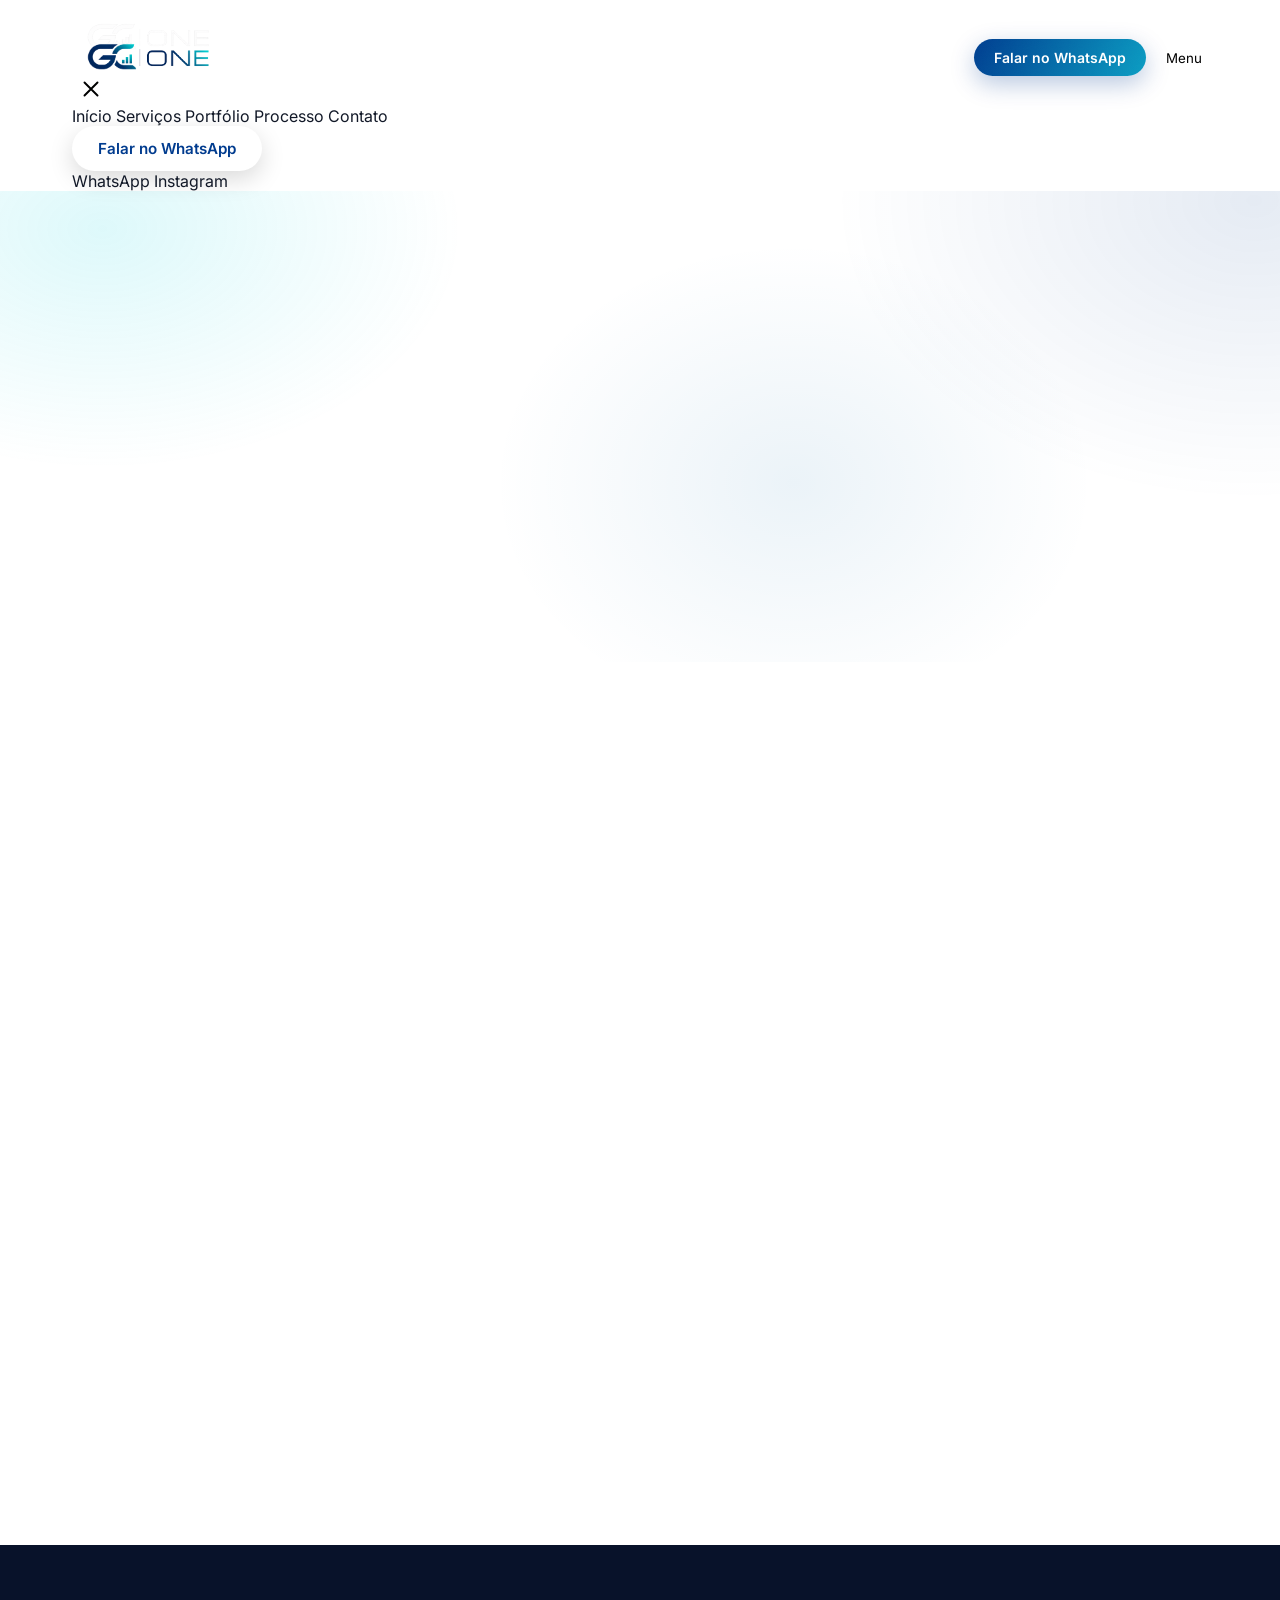
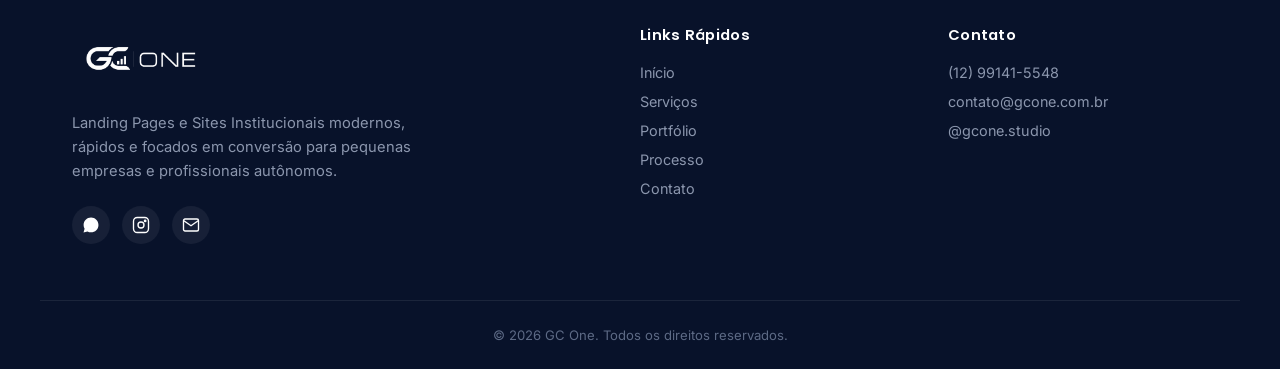
==== commit d0cb7338: "Update" ====
--- a/orcamento.html
+++ b/orcamento.html
@@ -44,33 +44,49 @@
       <img src="images/logo-transparent.png" alt="GC One" class="logo-img">
     </a>
 
-    <nav class="main-nav" id="mainNav">
-      <a href="index.html#inicio" class="nav-link">Início</a>
-      <a href="index.html#servicos" class="nav-link">Serviços</a>
-      <a href="index.html#portfolio" class="nav-link">Portfólio</a>
-      <a href="index.html#processo" class="nav-link">Processo</a>
-      <a href="index.html#contato" class="nav-link">Contato</a>
-    </nav>
-
     <div class="header-actions">
       <a href="https://wa.me/5512991415548" target="_blank" rel="noopener" class="btn btn-primary btn-sm">
         <span>Falar no WhatsApp</span>
       </a>
-      <button class="menu-toggle" id="menuToggle" aria-label="Abrir menu" aria-expanded="false">
-        <span></span><span></span><span></span>
+      <button class="menu-trigger" id="menuTrigger" aria-label="Abrir menu" aria-expanded="false" aria-controls="navOverlay">
+        <span class="menu-trigger-line"></span>
+        <span class="menu-trigger-line"></span>
+        <span class="menu-trigger-label">Menu</span>
       </button>
     </div>
   </div>
-
-  <div class="mobile-nav" id="mobileNav">
-    <a href="index.html#inicio" class="nav-link">Início</a>
-    <a href="index.html#servicos" class="nav-link">Serviços</a>
-    <a href="index.html#portfolio" class="nav-link">Portfólio</a>
-    <a href="index.html#processo" class="nav-link">Processo</a>
-    <a href="index.html#contato" class="nav-link">Contato</a>
-    <a href="https://wa.me/5512991415548" target="_blank" rel="noopener" class="btn btn-primary">Falar no WhatsApp</a>
-  </div>
 </header>
+
+<!-- ============ FULL-SCREEN NAV OVERLAY ============ -->
+<div class="nav-overlay" id="navOverlay" aria-hidden="true">
+  <div class="nav-overlay-mesh" aria-hidden="true"></div>
+  <div class="container nav-overlay-inner">
+    <div class="nav-overlay-top">
+      <a href="index.html" class="logo nav-overlay-logo">
+        <img src="images/logo-bw.png" alt="GC One" class="logo-img">
+      </a>
+      <button class="nav-overlay-close" id="navOverlayClose" aria-label="Fechar menu">
+        <svg width="26" height="26" viewBox="0 0 24 24" fill="none" stroke="currentColor" stroke-width="1.8" stroke-linecap="round" stroke-linejoin="round"><path d="M18 6 6 18M6 6l12 12"/></svg>
+      </button>
+    </div>
+
+    <nav class="nav-overlay-links">
+      <a href="index.html#inicio" class="nav-overlay-link"><span class="nav-overlay-link-inner">Início</span></a>
+      <a href="index.html#servicos" class="nav-overlay-link"><span class="nav-overlay-link-inner">Serviços</span></a>
+      <a href="index.html#portfolio" class="nav-overlay-link"><span class="nav-overlay-link-inner">Portfólio</span></a>
+      <a href="index.html#processo" class="nav-overlay-link"><span class="nav-overlay-link-inner">Processo</span></a>
+      <a href="index.html#contato" class="nav-overlay-link"><span class="nav-overlay-link-inner">Contato</span></a>
+    </nav>
+
+    <div class="nav-overlay-footer">
+      <a href="https://wa.me/5512991415548" target="_blank" rel="noopener" class="btn btn-white">Falar no WhatsApp</a>
+      <div class="nav-overlay-social">
+        <a href="https://wa.me/5512991415548" target="_blank" rel="noopener">WhatsApp</a>
+        <a href="https://www.instagram.com/gcone.studio/" target="_blank" rel="noopener">Instagram</a>
+      </div>
+    </div>
+  </div>
+</div>
 
 <main>
   <!-- ============ QUOTE HERO ============ -->
--- a/styles.css
+++ b/styles.css
@@ -75,6 +75,15 @@
   outline-offset:3px;
   border-radius:4px;
 }
+
+/* Generative WebGL background — persistent, subtle, behind everything */
+.bg-canvas{
+  position:fixed; inset:0; z-index:-1;
+  opacity:0; transition:opacity 1.2s var(--ease);
+  pointer-events:none;
+}
+.bg-canvas.is-ready{ opacity:1; }
+.bg-canvas canvas{ display:block; width:100%; height:100%; }
 
 /* subtle grain overlay for premium feel */
 .noise-overlay{
@@ -295,11 +304,17 @@
 .hero-watermark{
   position:absolute; z-index:-1; pointer-events:none;
   top:-4%; right:-6%; width:46vw; max-width:620px; min-width:340px;
-  opacity:0.05;
-  mix-blend-mode:multiply;
+  aspect-ratio:829/428;
+  opacity:0.16;
   transform:rotate(-7deg);
-}
-.hero-watermark img{ width:100%; height:auto; display:block; }
+  background:var(--gradient-brand-diag);
+  -webkit-mask-image:url('assets/icon-watermark.png');
+  mask-image:url('assets/icon-watermark.png');
+  -webkit-mask-size:contain; mask-size:contain;
+  -webkit-mask-repeat:no-repeat; mask-repeat:no-repeat;
+  -webkit-mask-position:center; mask-position:center;
+}
+.hero-watermark img{ display:none; }
 
 .hero-inner{
   display:grid; grid-template-columns:0.85fr 1.15fr; gap:60px; align-items:center;
@@ -625,7 +640,7 @@
   .browser-mock{ transform:none; animation:none; }
   .float-card, .float-chart{ display:none; }
   .hero{ padding:150px 0 80px; }
-  .hero-watermark{ width:70vw; top:-2%; right:-14%; opacity:0.045; }
+  .hero-watermark{ width:70vw; top:-2%; right:-14%; opacity:0.14; }
 }
 
 /* ============================================================
@@ -688,7 +703,7 @@
 /* ============================================================
    Benefits
 ============================================================ */
-.benefits{ background:var(--bg-soft); }
+.benefits{ background:rgba(247,249,252,0.86); }
 .benefits-grid{
   display:grid; grid-template-columns:repeat(4, 1fr); gap:24px;
 }
@@ -720,11 +735,14 @@
   border-color:rgba(0,103,168,0.2);
 }
 .benefit-icon{
-  width:50px; height:50px; border-radius:14px;
-  display:flex; align-items:center; justify-content:center;
+  width:34px; height:34px;
   color:var(--blue-petrol);
-  background:linear-gradient(135deg, rgba(0,59,142,0.08), rgba(18,211,224,0.12));
-  margin-bottom:20px;
+  margin-bottom:16px;
+}
+.benefit-icon svg{ width:100%; height:100%; }
+.benefit-card h3::before{
+  content:''; display:block; width:30px; height:4px; border-radius:2px;
+  background:var(--gradient-brand-diag); margin-bottom:14px;
 }
 .benefit-card h3{ font-size:1.1rem; font-weight:600; margin-bottom:8px; }
 .benefit-card p{ color:var(--text-soft); font-size:0.95rem; line-height:1.6; margin:0; }
@@ -732,66 +750,72 @@
 /* ============================================================
    Services
 ============================================================ */
-.services-grid{ display:grid; grid-template-columns:repeat(3,1fr); gap:28px; }
-@media(max-width:900px){ .services-grid{ grid-template-columns:1fr; } }
-
-.service-card{
-  position:relative; background:#fff;
-  border:1px solid #EEF1F6; border-radius:var(--radius-lg);
-  padding:40px 30px; overflow:hidden;
-  transition:transform .4s var(--ease), box-shadow .4s var(--ease), border-color .4s var(--ease);
-}
-.service-card:hover{
-  box-shadow:var(--shadow-lg), 0 0 0 1px rgba(18,211,224,0.35);
-  border-color:rgba(0,103,168,0.3);
-}
-.service-card-featured{
-  background:var(--gradient-brand);
-  color:#fff; border:none;
-}
-.service-card-featured:hover{
-  box-shadow:var(--shadow-lg), 0 0 0 1px rgba(255,255,255,0.4);
-}
-.service-card.service-card-featured h3,
-.service-card.service-card-featured p,
-.service-card.service-card-featured .service-link{ color:#fff; }
-.service-card-featured .service-icon{ background:rgba(255,255,255,0.18); color:#fff; }
-
-.service-glow{
-  position:absolute; top:-40%; right:-30%; width:220px; height:220px; border-radius:50%;
-  background:radial-gradient(circle, rgba(18,211,224,0.16), transparent 70%);
-  pointer-events:none;
-}
-.service-card-featured .service-glow{ background:radial-gradient(circle, rgba(255,255,255,0.22), transparent 70%); }
-
-.badge{
-  position:absolute; top:22px; right:22px;
-  font-size:0.7rem; font-weight:600; letter-spacing:0.04em;
-  background:rgba(255,255,255,0.2); color:#fff;
+.services-list{
+  border-top:1px solid #E5E9F0;
+}
+.service-row{ border-bottom:1px solid #E5E9F0; }
+
+.service-row-head{
+  width:100%; display:flex; align-items:center; gap:18px;
+  padding:26px 4px; text-align:left;
+  transition:padding-left .3s var(--ease);
+}
+.service-row-head:hover{ padding-left:10px; }
+.service-row-num{
+  font-family:var(--font-display); font-weight:700; font-size:0.95rem;
+  color:var(--text-soft); flex-shrink:0; width:24px;
+}
+.service-row-title{
+  font-family:var(--font-display); font-weight:700;
+  font-size:clamp(1.15rem, 2vw, 1.5rem); color:var(--text);
+  flex:1;
+}
+.service-row-badge{
+  flex-shrink:0;
+  font-size:0.68rem; font-weight:600; letter-spacing:0.03em;
+  background:linear-gradient(135deg, rgba(0,59,142,0.1), rgba(18,211,224,0.14));
+  color:var(--blue-deep);
   padding:5px 12px; border-radius:var(--radius-full);
 }
-
-.service-icon{
-  width:56px; height:56px; border-radius:16px;
-  display:flex; align-items:center; justify-content:center;
-  color:var(--blue-deep);
-  background:linear-gradient(135deg, rgba(0,59,142,0.08), rgba(18,211,224,0.12));
-  margin-bottom:24px;
-  transition:transform .45s var(--ease);
-}
-.service-card:hover .service-icon{ transform:scale(1.08) rotate(-4deg); }
-.service-card h3{ font-size:1.25rem; font-weight:600; margin-bottom:10px; }
-.service-card p{ color:var(--text-soft); margin:0 0 20px; line-height:1.6; }
+.service-row-chevron{
+  flex-shrink:0; color:var(--text-soft);
+  transition:transform .4s var(--ease), color .3s var(--ease);
+}
+.service-row.is-open .service-row-chevron{ transform:rotate(180deg); color:var(--blue-petrol); }
+.service-row.is-open .service-row-num,
+.service-row.is-open .service-row-title{ color:var(--blue-deep); }
+
+.service-row-body{
+  display:grid; grid-template-rows:0fr;
+  transition:grid-template-rows .45s var(--ease);
+}
+.service-row.is-open .service-row-body{ grid-template-rows:1fr; }
+.service-row-body-inner{ overflow:hidden; min-height:0; }
+.service-row-body-inner > *{
+  padding-left:42px;
+}
+.service-row-body-inner p{
+  color:var(--text-soft); font-size:0.98rem; line-height:1.65;
+  margin:0 0 16px; max-width:60ch; padding-bottom:2px;
+}
+.service-row-body-inner .service-link{ margin-bottom:28px; }
+
 .service-link{
   display:inline-flex; align-items:center; gap:6px; font-weight:600; font-size:0.9rem; color:var(--blue-petrol);
 }
 .service-link svg{ transition:transform .3s var(--ease); }
-.service-card:hover .service-link svg{ transform:translateX(4px); }
+.service-row-body-inner .service-link:hover svg{ transform:translateX(4px); }
+
+@media(max-width:600px){
+  .service-row-head{ gap:12px; padding:22px 2px; }
+  .service-row-badge{ display:none; }
+  .service-row-body-inner > *{ padding-left:0; }
+}
 
 /* ============================================================
    Portfolio — Case Study
 ============================================================ */
-.portfolio{ background:var(--bg-soft); }
+.portfolio{ background:rgba(247,249,252,0.86); }
 .section-subtext{ color:var(--text-soft); font-size:1rem; line-height:1.6; margin:14px auto 0; max-width:520px; }
 
 .case-study{
@@ -896,102 +920,72 @@
 /* ============================================================
    Differentials
 ============================================================ */
-.differentials{ background:var(--bg-soft); }
-.diff-grid{ display:grid; grid-template-columns:repeat(3,1fr); gap:24px; }
-@media(max-width:900px){ .diff-grid{ grid-template-columns:repeat(2,1fr); } }
-@media(max-width:560px){ .diff-grid{ grid-template-columns:1fr; } }
-
-.diff-card{
-  background:#fff; border:1px solid #EEF1F6; border-radius:var(--radius-md);
-  padding:26px; display:flex; flex-direction:column; gap:12px;
-  transition:transform .4s var(--ease), box-shadow .4s var(--ease);
-}
-.diff-card:hover{ box-shadow:var(--shadow-sm); }
-.diff-card svg{ color:var(--cyan); }
-.diff-card h3{ font-size:1.02rem; font-weight:600; }
-.diff-card p{ color:var(--text-soft); font-size:0.88rem; margin:0; line-height:1.55; }
-
-/* ============================================================
-   Compromisso (commitment cards)
-============================================================ */
-.testimonials-grid{ display:grid; grid-template-columns:repeat(3,1fr); gap:28px; }
-@media(max-width:900px){ .testimonials-grid{ grid-template-columns:1fr; max-width:520px; margin:0 auto; } }
-
-.testimonial-card{
-  background:#fff; border:1px solid #EEF1F6; border-radius:var(--radius-lg);
-  padding:32px; transition:transform .4s var(--ease), box-shadow .4s var(--ease);
-}
-.testimonial-card:hover{ box-shadow:var(--shadow-md); }
-.commitment-icon{
-  width:48px; height:48px; border-radius:14px;
-  display:flex; align-items:center; justify-content:center;
-  color:var(--blue-petrol);
-  background:linear-gradient(135deg, rgba(0,59,142,0.08), rgba(18,211,224,0.12));
-  margin-bottom:18px;
-}
-.testimonial-card h3{ font-size:1.05rem; font-weight:600; margin-bottom:8px; }
-.testimonial-card p{ color:var(--text-soft); font-size:0.92rem; line-height:1.6; margin:0; }
-
-/* ============================================================
-   Founder / Sobre
-============================================================ */
-.founder-inner{
-  display:grid; grid-template-columns:0.85fr 1.15fr; gap:64px; align-items:center;
-}
-
-.founder-visual{ display:flex; justify-content:center; }
-.founder-frame{
-  position:relative;
-  width:280px; aspect-ratio:1;
-}
-.founder-ring{
-  position:absolute; inset:-14px;
-  width:calc(100% + 28px); height:calc(100% + 28px);
-  max-width:none;
-}
-.founder-dots{
-  position:absolute; top:-22px; right:-26px;
-  width:64px; height:64px;
-  background-image:radial-gradient(var(--cyan) 1.6px, transparent 1.6px);
-  background-size:11px 11px;
+.differentials{ background:rgba(247,249,252,0.86); }
+
+.diff-list{
+  display:grid; grid-template-columns:1fr 1fr;
+  grid-auto-flow:column; grid-template-rows:repeat(3, auto);
+  column-gap:64px;
+}
+.diff-row{
+  display:flex; align-items:flex-start; gap:24px;
+  padding:26px 0; border-bottom:1px solid #E5E9F0;
+  transition:padding-left .35s var(--ease);
+}
+.diff-row:hover{ padding-left:8px; }
+.diff-num{
+  font-family:var(--font-display); font-weight:800; font-size:1.9rem;
+  line-height:1; flex-shrink:0; width:52px;
+  background:var(--gradient-brand-diag);
+  -webkit-background-clip:text; background-clip:text; color:transparent;
   opacity:0.55;
-  pointer-events:none;
-}
-.founder-photo-wrap{
-  position:absolute; inset:14px;
-  border-radius:50%; overflow:hidden;
-  background:var(--bg-soft);
-  box-shadow:var(--shadow-md);
-}
-.founder-photo{
-  width:100%; height:100%; object-fit:cover; object-position:center top;
-  display:block;
-}
-
-.founder-copy .founder-name{
-  font-family:var(--font-display); font-weight:700; font-size:1.3rem;
-  color:var(--text); margin:18px 0 2px;
-}
-.founder-copy .founder-role{
-  font-size:0.92rem; font-weight:600; color:var(--blue-petrol);
-  margin:0 0 18px;
-}
-.founder-copy .founder-bio{
-  color:var(--text-soft); font-size:1rem; line-height:1.7; max-width:52ch; margin:0;
-}
+  transition:opacity .35s var(--ease);
+}
+.diff-row:hover .diff-num{ opacity:1; }
+.diff-row-content h3{ font-size:1.05rem; font-weight:600; margin:0 0 6px; }
+.diff-row-content p{ color:var(--text-soft); font-size:0.9rem; margin:0; line-height:1.55; max-width:38ch; }
+
+@media(max-width:900px){
+  .diff-list{ grid-template-columns:1fr; grid-auto-flow:row; grid-template-rows:none; }
+}
+@media(max-width:480px){
+  .diff-row{ gap:16px; padding:22px 0; }
+  .diff-num{ font-size:1.5rem; width:38px; }
+}
+
+/* ============================================================
+   Compromisso — asymmetric intro + inline items (no cards)
+============================================================ */
+.commitment-inner{
+  display:grid; grid-template-columns:0.85fr 1.15fr; gap:64px; align-items:start;
+  position:relative; z-index:1;
+}
+.commitment-intro .eyebrow{ margin-bottom:18px; }
+.commitment-intro h2{
+  font-family:var(--font-display); font-weight:700;
+  font-size:clamp(1.7rem, 2.6vw, 2.2rem); line-height:1.25;
+  margin:0 0 16px;
+}
+.commitment-intro p{ color:var(--text-soft); font-size:1rem; line-height:1.65; margin:0; }
+
+.commitment-items{ display:flex; flex-direction:column; }
+.commitment-item{
+  display:flex; align-items:flex-start; gap:20px;
+  padding:24px 0; border-top:1px solid #E5E9F0;
+}
+.commitment-items .commitment-item:last-child{ border-bottom:1px solid #E5E9F0; }
+.commitment-item svg{ flex-shrink:0; color:var(--blue-petrol); margin-top:2px; }
+.commitment-item h3{ font-size:1.05rem; font-weight:600; margin:0 0 6px; }
+.commitment-item p{ color:var(--text-soft); font-size:0.92rem; line-height:1.6; margin:0; }
 
 @media(max-width:860px){
-  .founder-inner{ grid-template-columns:1fr; gap:36px; text-align:center; }
-  .founder-copy .founder-bio{ margin:0 auto; }
-}
-@media(max-width:480px){
-  .founder-frame{ width:220px; }
+  .commitment-inner{ grid-template-columns:1fr; gap:36px; }
 }
 
 /* ============================================================
    FAQ / Accordion
 ============================================================ */
-.faq{ background:var(--bg-soft); }
+.faq{ background:rgba(247,249,252,0.86); }
 .accordion-item{
   background:#fff; border:1px solid #EEF1F6; border-radius:var(--radius-md);
   margin-bottom:14px; overflow:hidden;
@@ -1087,26 +1081,20 @@
 }
 
 /* ============================================================
-   Card spotlight — cursor-follow glow (benefit/service/diff/commitment cards)
-============================================================ */
-.benefit-card, .service-card, .diff-card, .testimonial-card{
+   Card spotlight — cursor-follow glow (benefit cards)
+============================================================ */
+.benefit-card{
   position:relative; overflow:hidden;
 }
-.benefit-card::before, .service-card::before, .diff-card::before, .testimonial-card::before{
+.benefit-card::before{
   content:''; position:absolute; inset:0; z-index:0; pointer-events:none;
   background:radial-gradient(280px circle at var(--mx,50%) var(--my,50%), rgba(18,211,224,0.14), transparent 70%);
   opacity:0; transition:opacity .5s var(--ease);
 }
-.benefit-card:hover::before, .service-card:hover::before, .diff-card:hover::before, .testimonial-card:hover::before{
+.benefit-card:hover::before{
   opacity:1;
 }
-.service-card-featured::before{
-  background:radial-gradient(280px circle at var(--mx,50%) var(--my,50%), rgba(255,255,255,0.18), transparent 70%);
-}
-.benefit-card > *, .diff-card > *, .testimonial-card > *{
-  position:relative; z-index:1;
-}
-.service-card > *:not(.service-glow):not(.badge){
+.benefit-card > *{
   position:relative; z-index:1;
 }
 
@@ -1143,8 +1131,7 @@
   .section-head{ margin-bottom:44px; }
   .section-head h2{ font-size:1.6rem; }
 
-  .benefit-card, .diff-card, .testimonial-card{ padding:26px 22px; }
-  .service-card{ padding:32px 24px; }
+  .benefit-card{ padding:26px 22px; }
 
   .case-study-header{ padding:28px 22px 4px; }
   .case-study-header h3{ font-size:1.2rem; }
--- a/orcamento.css
+++ b/orcamento.css
@@ -69,6 +69,8 @@
 .quote-field input:focus{
   outline:none; border-color:var(--blue-petrol); background:#fff;
 }
+.quote-other-input{ margin-top:12px; animation:otherFieldIn .3s var(--ease); }
+@keyframes otherFieldIn{ from{ opacity:0; transform:translateY(-6px); } to{ opacity:1; transform:translateY(0); } }
 .quote-field-row{ display:grid; grid-template-columns:1fr 1fr; gap:18px; }
 
 .quote-pills{ display:flex; flex-wrap:wrap; gap:10px; }
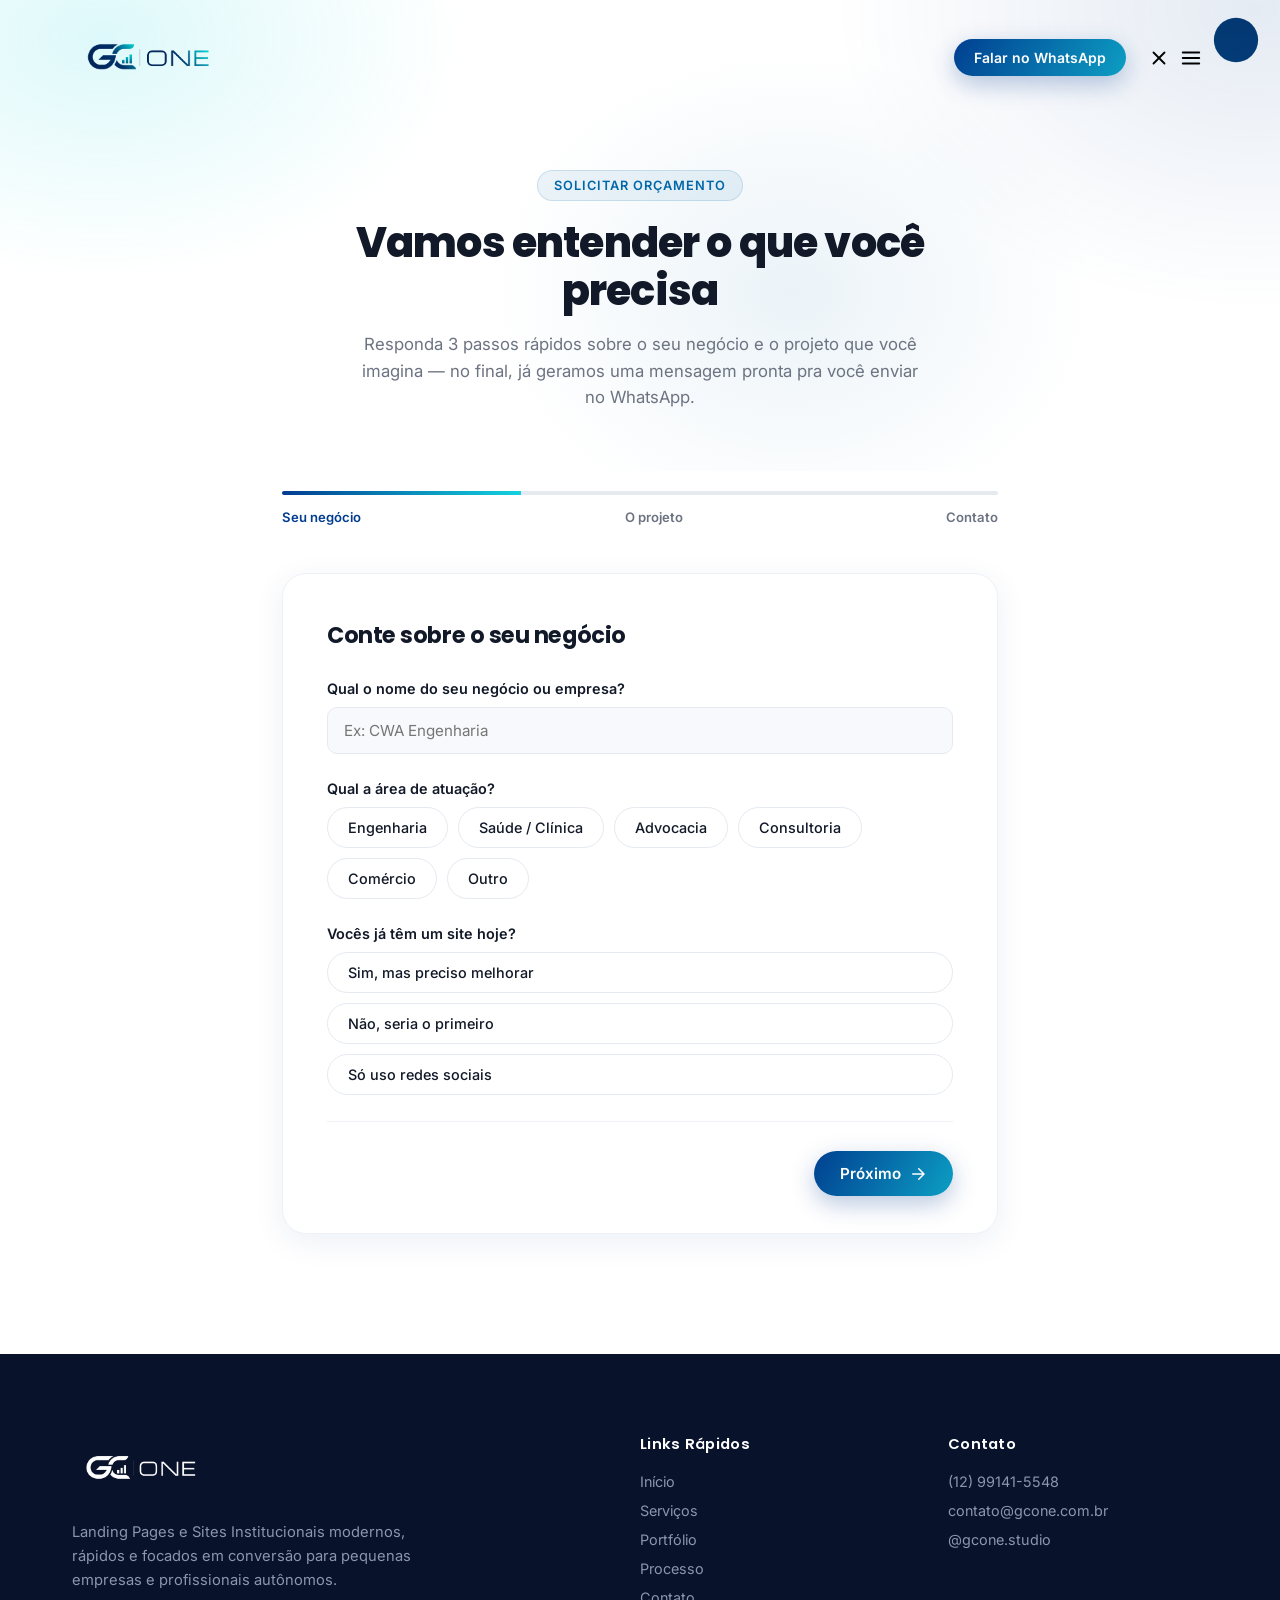
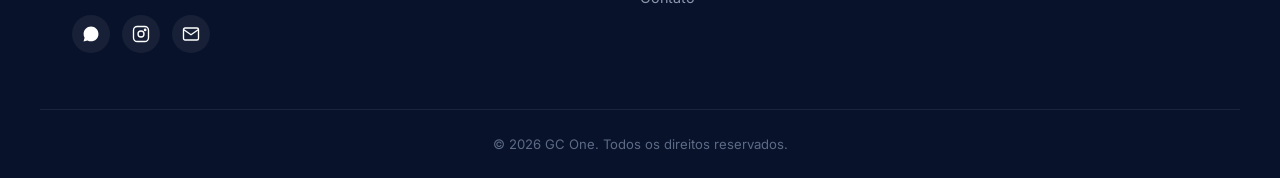
==== commit 31727932: "Update" ====
--- a/orcamento.html
+++ b/orcamento.html
@@ -30,10 +30,6 @@
 <!-- Grain / noise overlay for premium texture -->
 <div class="noise-overlay" aria-hidden="true"></div>
 
-<!-- ============ CUSTOM CURSOR (desktop / fine-pointer only) ============ -->
-<div class="custom-cursor-dot" id="cursorDot" aria-hidden="true"></div>
-<div class="custom-cursor-ring" id="cursorRing" aria-hidden="true"></div>
-
 <!-- ============ TOP SCROLL PROGRESS BAR ============ -->
 <div class="scroll-progress" aria-hidden="true"><span id="scrollProgressFill"></span></div>
 
@@ -49,9 +45,8 @@
         <span>Falar no WhatsApp</span>
       </a>
       <button class="menu-trigger" id="menuTrigger" aria-label="Abrir menu" aria-expanded="false" aria-controls="navOverlay">
-        <span class="menu-trigger-line"></span>
-        <span class="menu-trigger-line"></span>
-        <span class="menu-trigger-label">Menu</span>
+        <svg class="menu-trigger-icon" width="22" height="22" viewBox="0 0 24 24" fill="none" stroke="currentColor" stroke-width="2" stroke-linecap="round"><line x1="3" y1="6" x2="21" y2="6"/><line x1="3" y1="12" x2="21" y2="12"/><line x1="3" y1="18" x2="21" y2="18"/></svg>
+        <svg class="menu-trigger-icon menu-trigger-icon-close" width="22" height="22" viewBox="0 0 24 24" fill="none" stroke="currentColor" stroke-width="2" stroke-linecap="round"><line x1="18" y1="6" x2="6" y2="18"/><line x1="6" y1="6" x2="18" y2="18"/></svg>
       </button>
     </div>
   </div>
@@ -70,13 +65,44 @@
       </button>
     </div>
 
-    <nav class="nav-overlay-links">
-      <a href="index.html#inicio" class="nav-overlay-link"><span class="nav-overlay-link-inner">Início</span></a>
-      <a href="index.html#servicos" class="nav-overlay-link"><span class="nav-overlay-link-inner">Serviços</span></a>
-      <a href="index.html#portfolio" class="nav-overlay-link"><span class="nav-overlay-link-inner">Portfólio</span></a>
-      <a href="index.html#processo" class="nav-overlay-link"><span class="nav-overlay-link-inner">Processo</span></a>
-      <a href="index.html#contato" class="nav-overlay-link"><span class="nav-overlay-link-inner">Contato</span></a>
-    </nav>
+    <div class="nav-overlay-body">
+      <nav class="nav-overlay-links">
+        <a href="index.html#inicio" class="nav-overlay-link" data-desc="Volte para o topo e reveja a proposta da GC One.">
+          <span class="nav-overlay-link-index">01</span>
+          <span class="nav-overlay-link-inner">Início</span>
+        </a>
+        <a href="index.html#servicos" class="nav-overlay-link" data-desc="Landing pages, sites institucionais e manutenção contínua.">
+          <span class="nav-overlay-link-index">02</span>
+          <span class="nav-overlay-link-inner">Serviços</span>
+        </a>
+        <a href="index.html#portfolio" class="nav-overlay-link" data-desc="Veja o estudo de caso completo da CWA Engenharia.">
+          <span class="nav-overlay-link-index">03</span>
+          <span class="nav-overlay-link-inner">Portfólio</span>
+        </a>
+        <a href="index.html#processo" class="nav-overlay-link" data-desc="Do briefing à entrega — como cada projeto acontece.">
+          <span class="nav-overlay-link-index">04</span>
+          <span class="nav-overlay-link-inner">Processo</span>
+        </a>
+        <a href="index.html#contato" class="nav-overlay-link" data-desc="Fale direto com quem desenvolve o seu projeto.">
+          <span class="nav-overlay-link-index">05</span>
+          <span class="nav-overlay-link-inner">Contato</span>
+        </a>
+      </nav>
+
+      <div class="nav-overlay-preview">
+        <p class="nav-overlay-preview-desc" id="navPreviewDesc">Sites e landing pages sob medida, pensados para gerar resultado de verdade.</p>
+        <div class="nav-overlay-preview-meta">
+          <div class="nav-overlay-meta-item">
+            <span class="nav-overlay-meta-label">Local</span>
+            <span>São José dos Campos, SP</span>
+          </div>
+          <div class="nav-overlay-meta-item">
+            <span class="nav-overlay-meta-label">Horário local</span>
+            <span id="navOverlayClock">--:--</span>
+          </div>
+        </div>
+      </div>
+    </div>
 
     <div class="nav-overlay-footer">
       <a href="https://wa.me/5512991415548" target="_blank" rel="noopener" class="btn btn-white">Falar no WhatsApp</a>
--- a/styles.css
+++ b/styles.css
@@ -232,48 +232,105 @@
 .logo-img{ width:150px; height:auto; display:block; }
 .footer-brand .logo-img{ width:135px; }
 
-.main-nav{ display:flex; align-items:center; gap:36px; margin:0 auto; }
-.nav-link{
-  font-size:0.95rem; font-weight:500; color:var(--text-soft);
-  position:relative; padding:6px 0;
+.header-actions{ display:flex; align-items:center; gap:16px; }
+
+/* ---- Menu trigger — visible at every screen size ---- */
+.menu-trigger{
+  display:flex; align-items:center; gap:10px;
+  padding:8px 6px;
+}
+.menu-trigger-line{
+  display:block; width:22px; height:2px; background:var(--text); border-radius:1px;
+  transition:transform .35s var(--ease), opacity .3s var(--ease), background .3s var(--ease);
+}
+.menu-trigger-line:nth-child(2){ width:15px; align-self:flex-end; }
+.menu-trigger{ flex-direction:row-reverse; }
+.menu-trigger .menu-trigger-line + .menu-trigger-line{ margin-right:5px; }
+.menu-trigger-label{
+  font-size:0.85rem; font-weight:600; color:var(--text);
+  transition:opacity .3s var(--ease);
+}
+.menu-trigger:hover .menu-trigger-line{ background:var(--blue-petrol); }
+
+/* When the overlay is open, morph the two lines into an X and hide the label */
+.menu-trigger.is-active .menu-trigger-line:nth-child(2){ width:22px; }
+.menu-trigger.is-active .menu-trigger-line:first-child{ transform:translateY(3.5px) rotate(45deg); }
+.menu-trigger.is-active .menu-trigger-line:nth-child(2){ transform:translateY(-3.5px) rotate(-45deg); }
+.menu-trigger.is-active .menu-trigger-label{ opacity:0; }
+
+/* ============================================================
+   Full-screen navigation overlay
+============================================================ */
+.nav-overlay{
+  position:fixed; inset:0; z-index:2000;
+  background:linear-gradient(155deg, #04122E 0%, #003B8E 65%, #045C8C 100%);
+  clip-path:circle(2% at calc(100% - 44px) 40px);
+  transition:clip-path .7s cubic-bezier(.65,0,.35,1);
+  overflow:hidden;
+}
+.nav-overlay.is-open{ clip-path:circle(150% at calc(100% - 44px) 40px); }
+
+.nav-overlay-mesh{
+  position:absolute; inset:0; pointer-events:none;
+  background:
+    radial-gradient(600px 500px at 85% 15%, rgba(18,211,224,0.16), transparent 60%),
+    radial-gradient(500px 400px at 10% 85%, rgba(18,211,224,0.10), transparent 60%);
+}
+
+.nav-overlay-inner{
+  position:relative; height:100%;
+  display:flex; flex-direction:column;
+  padding-top:calc(24px + env(safe-area-inset-top));
+  padding-bottom:calc(24px + env(safe-area-inset-bottom));
+}
+.nav-overlay-top{
+  display:flex; align-items:center; justify-content:space-between;
+  padding:12px 0 0;
+}
+.nav-overlay-logo .logo-img{ width:130px; }
+.nav-overlay-close{
+  color:#fff; width:44px; height:44px; display:flex; align-items:center; justify-content:center;
+  border-radius:50%; transition:transform .35s var(--ease), background .3s var(--ease);
+}
+.nav-overlay-close:hover{ transform:rotate(90deg); background:rgba(255,255,255,0.1); }
+
+.nav-overlay-links{
+  flex:1; display:flex; flex-direction:column; justify-content:center;
+  gap:6px;
+}
+.nav-overlay-link{ overflow:hidden; }
+.nav-overlay-link-inner{
+  display:block;
+  font-family:var(--font-display); font-weight:700;
+  font-size:clamp(2.4rem, 7vw, 4.6rem); line-height:1.28;
+  color:rgba(255,255,255,0.55);
+  letter-spacing:-0.02em;
+  transition:color .4s var(--ease), transform .4s var(--ease), padding-left .4s var(--ease);
+}
+.nav-overlay-link:hover .nav-overlay-link-inner{
+  color:#fff; padding-left:18px;
+  background:linear-gradient(90deg, #fff, var(--cyan));
+  -webkit-background-clip:text; background-clip:text; -webkit-text-fill-color:transparent;
+}
+
+.nav-overlay-footer{
+  display:flex; align-items:center; justify-content:space-between; flex-wrap:wrap; gap:20px;
+  padding-top:20px; border-top:1px solid rgba(255,255,255,0.14);
+}
+.nav-overlay-social{ display:flex; gap:24px; }
+.nav-overlay-social a{
+  color:rgba(255,255,255,0.75); font-size:0.9rem; font-weight:500;
   transition:color .25s var(--ease);
 }
-.nav-link::after{
-  content:''; position:absolute; left:0; bottom:-2px; width:0; height:2px;
-  background:var(--gradient-brand-diag); border-radius:2px;
-  transition:width .3s var(--ease);
-}
-.nav-link:hover, .nav-link.active{ color:var(--text); }
-.nav-link:hover::after, .nav-link.active::after{ width:100%; }
-
-.header-actions{ display:flex; align-items:center; gap:14px; }
-
-.menu-toggle{
-  display:none; flex-direction:column; justify-content:center; align-items:center; gap:5px;
-  width:44px; height:44px; margin:-3px -6px -3px 0;
-}
-.menu-toggle span{
-  display:block; width:22px; height:2px; background:var(--text); margin:0 auto;
-  transition:transform .3s var(--ease), opacity .3s var(--ease);
-}
-.menu-toggle.open span:nth-child(1){ transform:translateY(7px) rotate(45deg); }
-.menu-toggle.open span:nth-child(2){ opacity:0; }
-.menu-toggle.open span:nth-child(3){ transform:translateY(-7px) rotate(-45deg); }
-
-.mobile-nav{
-  display:flex; flex-direction:column; gap:4px;
-  max-height:0; overflow:hidden; opacity:0;
-  transition:max-height .4s var(--ease), opacity .3s var(--ease);
-  background:rgba(255,255,255,0.98); backdrop-filter:blur(20px);
-}
-.mobile-nav.open{ max-height:480px; opacity:1; padding:12px 24px calc(24px + env(safe-area-inset-bottom)); border-top:1px solid #EEF1F6; }
-.mobile-nav .nav-link{ padding:12px 0; border-bottom:1px solid #F1F3F8; }
-.mobile-nav .btn{ margin-top:14px; }
+.nav-overlay-social a:hover{ color:#fff; }
 
 @media(max-width:900px){
-  .main-nav{ display:none; }
   .header-actions .btn-primary{ display:none; }
-  .menu-toggle{ display:flex; }
+}
+@media(max-width:600px){
+  .nav-overlay-link-inner{ font-size:clamp(2rem, 9vw, 2.8rem); }
+  .nav-overlay-links{ gap:2px; }
+  .nav-overlay-footer{ flex-direction:column; align-items:flex-start; }
 }
 
 /* ============================================================
@@ -918,39 +975,50 @@
 }
 
 /* ============================================================
-   Differentials
-============================================================ */
-.differentials{ background:rgba(247,249,252,0.86); }
-
-.diff-list{
-  display:grid; grid-template-columns:1fr 1fr;
-  grid-auto-flow:column; grid-template-rows:repeat(3, auto);
-  column-gap:64px;
-}
-.diff-row{
-  display:flex; align-items:flex-start; gap:24px;
-  padding:26px 0; border-bottom:1px solid #E5E9F0;
-  transition:padding-left .35s var(--ease);
-}
-.diff-row:hover{ padding-left:8px; }
-.diff-num{
-  font-family:var(--font-display); font-weight:800; font-size:1.9rem;
-  line-height:1; flex-shrink:0; width:52px;
+   Differentials — pinned horizontal scroll (desktop)
+============================================================ */
+.differentials{ background:rgba(247,249,252,0.86); padding-bottom:0; padding-top:0; }
+
+.diff-pin-wrapper{
+  padding:120px 0 100px;
+  display:flex; flex-direction:column; justify-content:center;
+  min-height:100vh;
+}
+.diff-hint{
+  color:var(--text-soft); font-size:0.95rem; margin:14px 0 0;
+}
+.diff-hint-desktop{ opacity:0.75; }
+
+.diff-track-viewport{ overflow:hidden; margin-top:56px; }
+.diff-track{
+  display:flex; gap:28px; width:max-content;
+  padding:0 32px;
+  will-change:transform;
+}
+.diff-panel{
+  flex-shrink:0; width:min(78vw, 400px);
+  background:#fff; border:1px solid #EEF1F6; border-radius:var(--radius-lg);
+  padding:44px 38px;
+  box-shadow:var(--shadow-sm);
+}
+.diff-panel-num{
+  display:block; font-family:var(--font-display); font-weight:800;
+  font-size:2.6rem; line-height:1; margin-bottom:24px;
   background:var(--gradient-brand-diag);
   -webkit-background-clip:text; background-clip:text; color:transparent;
-  opacity:0.55;
-  transition:opacity .35s var(--ease);
-}
-.diff-row:hover .diff-num{ opacity:1; }
-.diff-row-content h3{ font-size:1.05rem; font-weight:600; margin:0 0 6px; }
-.diff-row-content p{ color:var(--text-soft); font-size:0.9rem; margin:0; line-height:1.55; max-width:38ch; }
+}
+.diff-panel h3{ font-size:1.25rem; font-weight:700; margin:0 0 10px; }
+.diff-panel p{ color:var(--text-soft); font-size:0.98rem; line-height:1.6; margin:0; }
 
 @media(max-width:900px){
-  .diff-list{ grid-template-columns:1fr; grid-auto-flow:row; grid-template-rows:none; }
-}
-@media(max-width:480px){
-  .diff-row{ gap:16px; padding:22px 0; }
-  .diff-num{ font-size:1.5rem; width:38px; }
+  .diff-pin-wrapper{ min-height:0; padding:0; }
+  .diff-hint-desktop{ display:none; }
+  .diff-track-viewport{ overflow:visible; margin-top:40px; }
+  .diff-track{
+    flex-direction:column; width:auto; padding:0;
+    transform:none !important;
+  }
+  .diff-panel{ width:auto; padding:32px 26px; }
 }
 
 /* ============================================================
@@ -1028,6 +1096,20 @@
 @media(max-width:640px){
   .cta-watermark{ background-size:150px auto; }
 }
+.cta-laptop-motif{
+  position:absolute; z-index:0; pointer-events:none;
+  width:180px; height:auto;
+  bottom:8%; left:6%;
+  opacity:0.16;
+  transform:rotate(-6deg);
+}
+@media(max-width:768px){
+  .cta-laptop-motif{ width:120px; bottom:4%; left:-6%; }
+}
+
+.eyebrow-with-icon{ display:inline-flex; align-items:center; gap:7px; }
+.eyebrow-with-icon svg{ flex-shrink:0; }
+
 .cta-inner{ position:relative; text-align:center; max-width:640px; }
 .cta-inner h2{ color:#fff; font-size:clamp(1.9rem,3.4vw,2.6rem); font-weight:700; margin-bottom:18px; }
 .cta-inner p{ color:rgba(255,255,255,0.85); font-size:1.05rem; line-height:1.6; margin:0 0 36px; }
